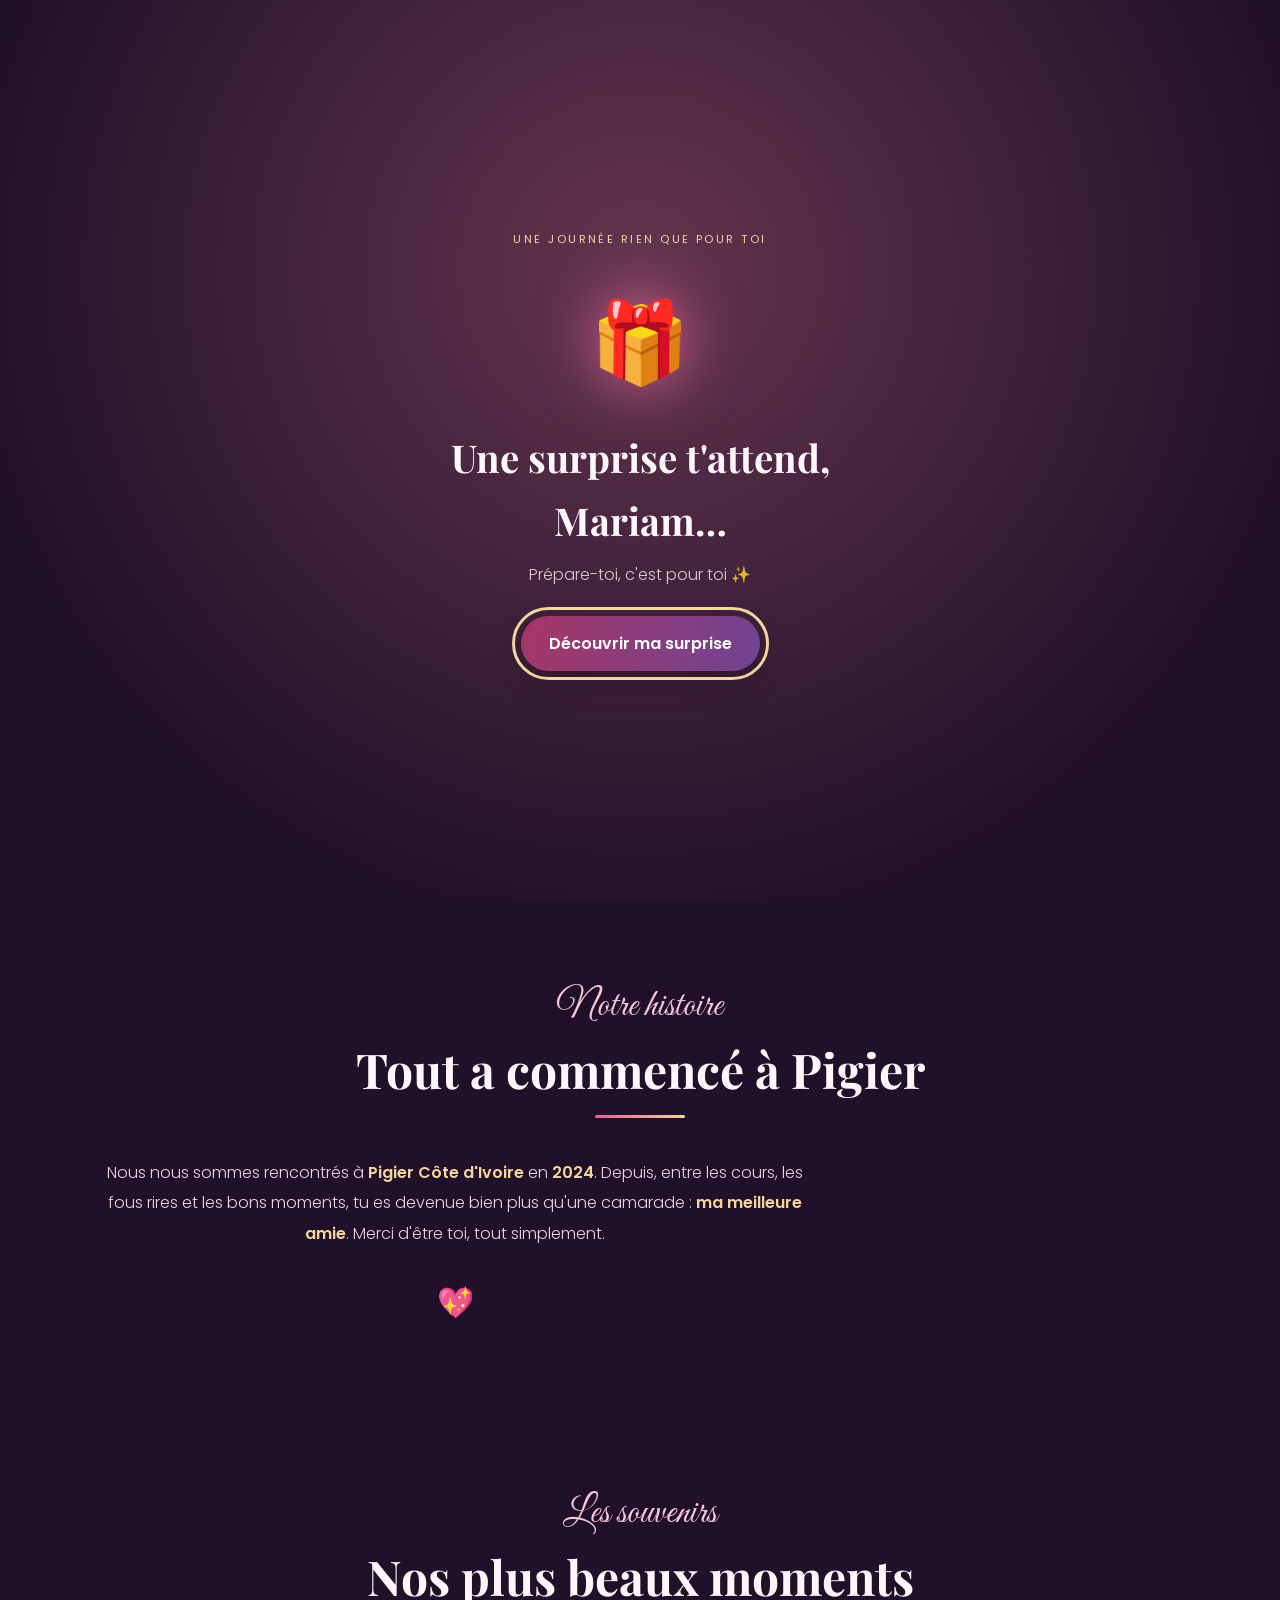
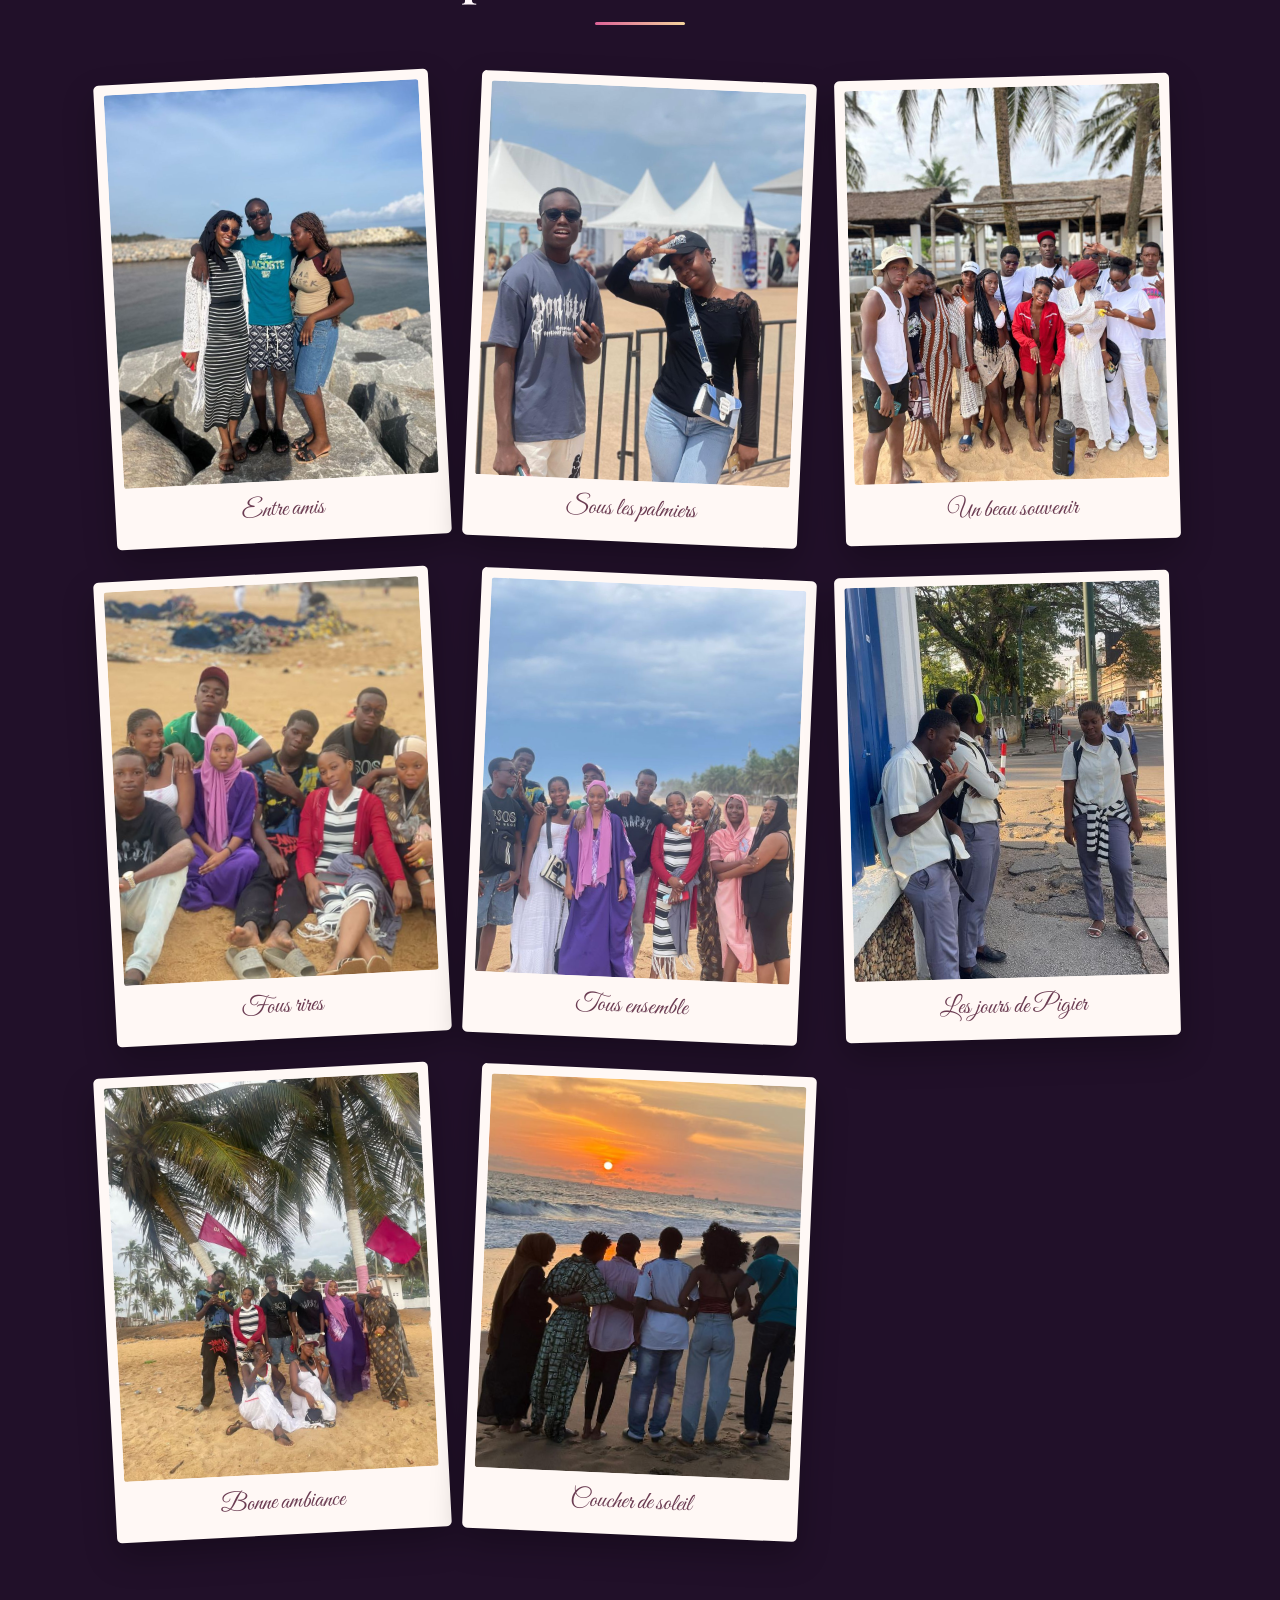
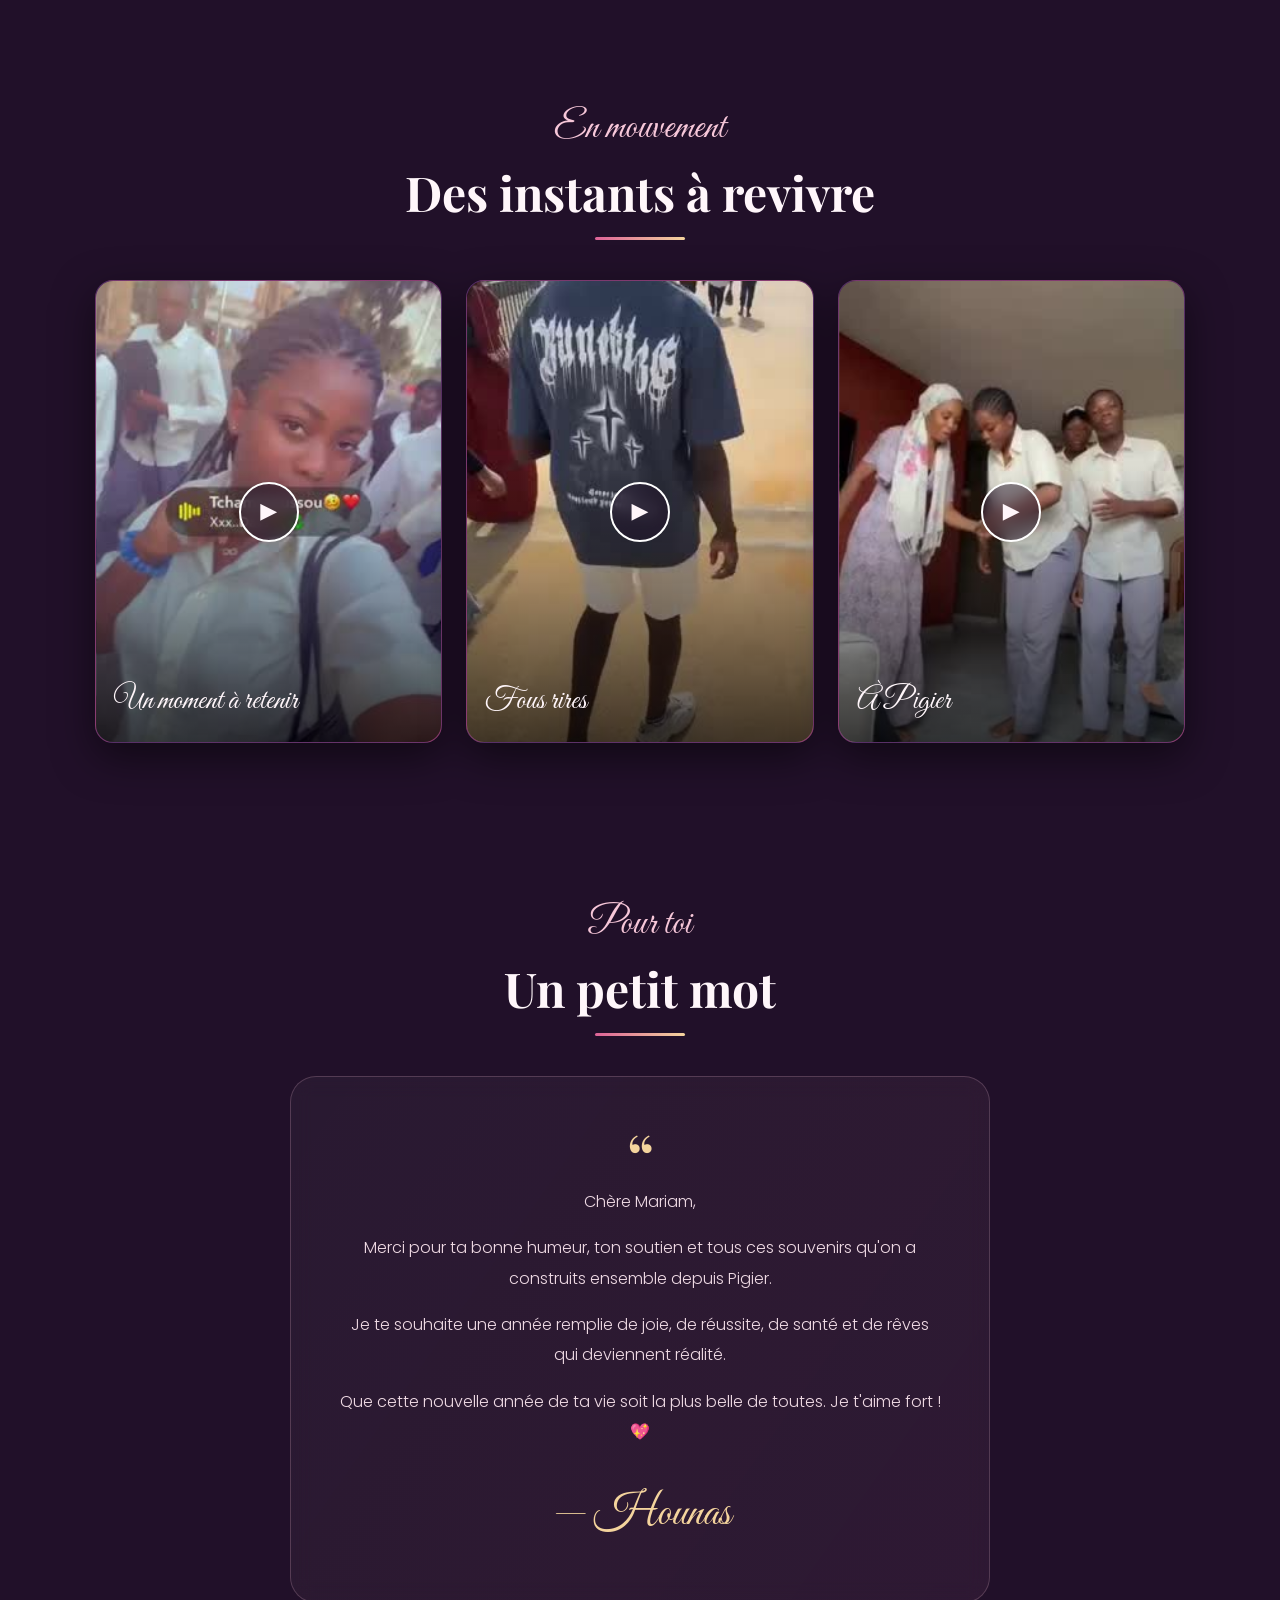
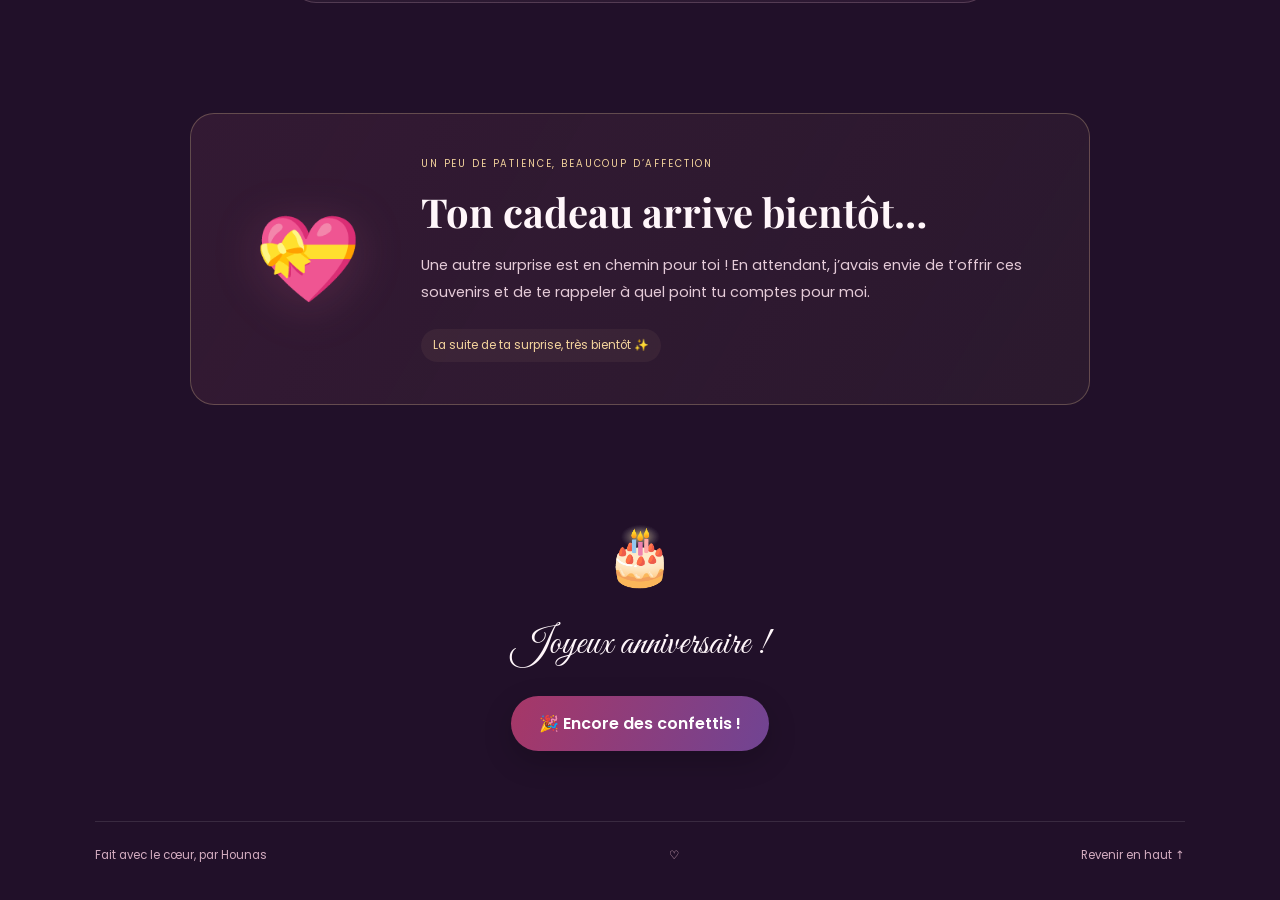
==== index.html @ 38c34c5a "Create responsive birthday surprise for Mariam" ====
<!doctype html>
<html lang="fr">
<head>
<meta charset="utf-8">
<meta name="viewport" content="width=device-width, initial-scale=1">
<meta name="theme-color" content="#211029">
<meta name="description" content="Un album de souvenirs et une petite surprise, préparés avec affection pour l’anniversaire de Mariam.">
<meta name="robots" content="noindex, nofollow">
<link rel="icon" href="favicon.svg" type="image/svg+xml">
<title>Joyeux anniversaire Mariko Mariam 🎂</title>
<link rel="preconnect" href="https://fonts.googleapis.com">
<link href="https://fonts.googleapis.com/css2?family=Great+Vibes&family=Playfair+Display:ital,wght@0,600;1,500&family=Poppins:wght@300;400;600&display=swap" rel="stylesheet">
<link rel="stylesheet" href="styles.css">
</head>
<body>
<a class="skip-link" href="#histoire-section">Aller aux souvenirs</a>

<div class="bg" aria-hidden="true"></div>
<div class="floaters" id="floaters" aria-hidden="true"></div>
<canvas id="confetti" aria-hidden="true"></canvas>

<!-- Écran d'accueil -->
<div id="intro" role="dialog" aria-modal="true" aria-labelledby="intro-title" hidden>
  <div>
    <span class="intro-kicker">UNE JOURNÉE RIEN QUE POUR TOI</span>
    <span class="gift" aria-hidden="true">🎁</span>
    <h2 id="intro-title">Une surprise t'attend, Mariam…</h2>
    <p>Prépare-toi, c'est pour toi ✨</p>
    <button class="btn" id="ouvrir">Découvrir ma surprise</button>
  </div>
</div>

<button id="musique" title="Musique" aria-label="Activer ou arrêter la musique">🎵</button>
<nav class="site-nav" aria-label="Navigation principale"><a class="brand" href="#accueil">Pour Mariam <span>♡</span></a><div><a href="#souvenirs">Souvenirs</a><a href="#message">Petit mot</a><a href="#cadeau">La surprise <span>✧</span></a></div></nav>
<main id="main-content">

<header class="hero" id="accueil">
  <div class="top">🎉 10 octobre 🎉</div>
  <h1 id="titre" aria-label="Joyeux anniversaire"></h1>
  <div class="nom script" id="nom"></div>
  <p class="sub" id="sousTitre"></p>
  <a class="hero-link" href="#souvenirs">Feuilleter nos souvenirs <span>↗</span></a>
  <span class="hero-footnote">Depuis Pigier, en 2024 · Avec toute mon affection</span>
  <a class="down" href="#histoire-section" aria-label="Découvrir notre histoire">⌄</a>
</header>

<section id="histoire-section">
  <div class="titre reveal" data-a="up"><span class="script">Notre histoire</span><h2>Tout a commencé à Pigier</h2><i></i></div>
  <div class="histoire reveal" data-a="zoom" id="histoire"></div>
</section>

<section id="souvenirs">
  <div class="titre reveal" data-a="up"><span class="script">Les souvenirs</span><h2>Nos plus beaux moments</h2><i></i></div>
  <div class="galerie" id="galerie"></div>
</section>

<section id="videos-section">
  <div class="titre reveal" data-a="up"><span class="script">En mouvement</span><h2>Des instants à revivre</h2><i></i></div>
  <div class="videos" id="videos"></div>
</section>

<section id="message">
  <div class="titre reveal" data-a="up"><span class="script">Pour toi</span><h2>Un petit mot</h2><i></i></div>
  <div class="lettre reveal" data-a="flip" id="lettre"></div>
</section>

<section id="cadeau" class="gift-section"><div class="gift-note reveal" data-a="up"><div class="gift-illustration" aria-hidden="true">💝</div><div><span class="eyebrow">UN PEU DE PATIENCE, BEAUCOUP D’AFFECTION</span><h2>Ton cadeau arrive bientôt…</h2><p>Une autre surprise est en chemin pour toi ! En attendant, j’avais envie de t’offrir ces souvenirs et de te rappeler à quel point tu comptes pour moi.</p><span class="gift-tag">La suite de ta surprise, très bientôt ✨</span></div></div></section>
<div class="fin reveal" data-a="zoom">
  <span class="gateau">🎂</span>
  <p class="script" style="font-size:2.4rem;margin:10px 0 20px">Joyeux anniversaire !</p>
  <button class="btn" id="encore">🎉 Encore des confettis !</button>
</div>

</main>
<footer class="site-footer">Fait avec le cœur, par Hounas <span aria-hidden="true">♡</span><a href="#accueil">Revenir en haut ↑</a></footer>
<noscript><style>#intro{display:none!important}.reveal{opacity:1;transform:none}</style><p class="noscript-note">Active JavaScript pour découvrir l’album et les vidéos de Mariam.</p></noscript>
<!-- Lightbox / lecteur -->
<div class="modal" id="modal" role="dialog" aria-modal="true" aria-label="Nos souvenirs" tabindex="-1">
  <button class="x" id="fermer" aria-label="Fermer le souvenir">✕</button>
  <button class="nav prev" id="prev" aria-label="Photo précédente">‹</button>
  <button class="nav next" id="next" aria-label="Photo suivante">›</button>
  <div id="contenu"></div>
  <div class="cp" id="cp" aria-live="polite"></div>
</div>

<script src="app.js" defer></script>
</body>
</html>
---- styles.css ----
:root{
  --rose:#ff4d8d; --rose2:#ff8fb8; --or:#ffc857; --violet:#7b4bff; --nuit:#1a0b2e; --creme:#fff6fa;
}
*{box-sizing:border-box;margin:0;padding:0}
html{scroll-behavior:smooth}
body{font-family:'Poppins',system-ui,sans-serif;background:var(--nuit);color:var(--creme);overflow-x:hidden}
body.locked{overflow:hidden}
h1,h2{font-family:'Playfair Display',serif}
.script{font-family:'Great Vibes',cursive}

/* ---------- fond animé ---------- */
.bg{position:fixed;inset:0;z-index:-2;background:linear-gradient(135deg,#1a0b2e,#3b0f4f,#7a1f5c,#2a0f4a);background-size:400% 400%;animation:fond 18s ease infinite}
@keyframes fond{0%{background-position:0% 50%}50%{background-position:100% 50%}100%{background-position:0% 50%}}
.floaters{position:fixed;inset:0;z-index:-1;overflow:hidden;pointer-events:none}
.floaters span{position:absolute;bottom:-60px;font-size:24px;opacity:.55;animation:monte linear infinite}
@keyframes monte{0%{transform:translateY(0) translateX(0) rotate(0)}50%{transform:translateY(-55vh) translateX(30px) rotate(20deg)}100%{transform:translateY(-120vh) translateX(-20px) rotate(-15deg)}}
#confetti{position:fixed;inset:0;z-index:50;pointer-events:none}

/* ---------- écran d'accueil ---------- */
#intro{position:fixed;inset:0;z-index:100;display:grid;place-items:center;text-align:center;padding:24px;
  background:radial-gradient(circle at 50% 40%,#5b1a6b,#1a0b2e 70%);transition:opacity 1s,transform 1s}
#intro.out{opacity:0;transform:scale(1.15);pointer-events:none}
.gift{font-size:96px;animation:gift 1.6s ease-in-out infinite;display:inline-block;filter:drop-shadow(0 0 30px var(--rose))}
@keyframes gift{0%,100%{transform:translateY(0) rotate(-6deg)}50%{transform:translateY(-18px) rotate(6deg)}}
#intro h2{font-size:clamp(1.5rem,5vw,2.4rem);margin:18px 0 8px}
#intro p{opacity:.8;margin-bottom:26px;font-weight:300}
.btn{border:0;cursor:pointer;font:600 1rem 'Poppins',sans-serif;color:#fff;padding:14px 34px;border-radius:999px;
  background:linear-gradient(90deg,var(--rose),var(--violet));box-shadow:0 0 0 0 rgba(255,77,141,.6);animation:pulse 2s infinite;transition:transform .2s}
.btn:hover{transform:scale(1.07)}
@keyframes pulse{70%{box-shadow:0 0 0 22px rgba(255,77,141,0)}100%{box-shadow:0 0 0 0 rgba(255,77,141,0)}}

/* ---------- hero ---------- */
header.hero{min-height:100vh;display:flex;flex-direction:column;align-items:center;justify-content:center;text-align:center;padding:40px 20px;position:relative}
.hero .top{font-size:clamp(1rem,3vw,1.3rem);letter-spacing:.35em;text-transform:uppercase;color:var(--or);opacity:0}
.hero h1{font-size:clamp(2.6rem,10vw,6.5rem);line-height:1.05;margin:14px 0}
.hero h1 .l{display:inline-block;opacity:0;transform:translateY(60px) rotate(8deg) scale(.5)}
body.go .hero h1 .l{animation:lettre .8s cubic-bezier(.2,1.4,.4,1) forwards}
@keyframes lettre{to{opacity:1;transform:none}}
.hero .nom{font-size:clamp(3rem,13vw,8rem);background:linear-gradient(90deg,var(--rose2),var(--or),var(--rose2));background-size:200%;
  -webkit-background-clip:text;background-clip:text;color:transparent;animation:shine 4s linear infinite;opacity:0}
@keyframes shine{to{background-position:200%}}
.hero .sub{max-width:560px;font-weight:300;opacity:0;font-size:1.05rem}
body.go .hero .top{animation:fade 1s .2s forwards}
body.go .hero .nom{animation:fade 1.2s 1.6s forwards,shine 4s linear infinite}
body.go .hero .sub{animation:fade 1s 2.2s forwards}
body.go .hero .down{animation:fade 1s 3s forwards,rebond 1.6s 3s infinite}
@keyframes fade{to{opacity:1}}
.down{position:absolute;bottom:26px;font-size:28px;opacity:0}
@keyframes rebond{50%{transform:translateY(12px)}}

/* ---------- sections ---------- */
section{padding:90px 20px;max-width:1150px;margin:auto}
.titre{text-align:center;margin-bottom:46px}
.titre h2{font-size:clamp(1.9rem,6vw,3rem)}
.titre .script{font-size:clamp(1.6rem,5vw,2.4rem);color:var(--rose2);display:block}
.titre i{display:block;width:90px;height:3px;margin:14px auto 0;border-radius:3px;background:linear-gradient(90deg,var(--rose),var(--or))}

/* révélations au scroll */
.reveal{opacity:0;transition:opacity .9s,transform .9s cubic-bezier(.2,.9,.3,1)}
.reveal[data-a=up]{transform:translateY(70px)}
.reveal[data-a=left]{transform:translateX(-90px) rotate(-6deg)}
.reveal[data-a=right]{transform:translateX(90px) rotate(6deg)}
.reveal[data-a=zoom]{transform:scale(.5)}
.reveal[data-a=flip]{transform:perspective(800px) rotateY(80deg)}
.reveal.show{opacity:1;transform:none}

/* histoire */
.histoire{max-width:720px;text-align:center;font-size:1.1rem;line-height:1.9;font-weight:300}
.histoire b{color:var(--or);font-weight:600}
.histoire .coeur{font-size:44px;display:block;margin-top:18px;animation:battre 1.2s infinite}
@keyframes battre{0%,100%{transform:scale(1)}15%{transform:scale(1.3)}30%{transform:scale(1)}45%{transform:scale(1.2)}}

/* galerie photos (polaroids) */
.galerie{columns:3 260px;column-gap:26px}
.polaroid{break-inside:avoid;margin-bottom:30px;background:#fff;color:#333;padding:12px 12px 16px;border-radius:6px;cursor:pointer;
  box-shadow:0 14px 40px rgba(0,0,0,.45);--r:0deg;transition:transform .5s cubic-bezier(.2,1.3,.4,1),box-shadow .4s}
.polaroid:nth-child(3n+1){--r:-3deg}.polaroid:nth-child(3n+2){--r:2.5deg}.polaroid:nth-child(3n){--r:-1.5deg}
.polaroid.show{transform:rotate(var(--r))}
.polaroid.show:hover{transform:rotate(0) scale(1.06) translateY(-8px);box-shadow:0 24px 60px rgba(255,77,141,.5);z-index:3;position:relative}
.polaroid .cadre{overflow:hidden;border-radius:3px;background:#eee}
.polaroid img{width:100%;display:block;transition:transform .8s}
.polaroid:hover img{transform:scale(1.12)}
.polaroid .leg{text-align:center;font-family:'Great Vibes',cursive;font-size:1.6rem;padding-top:10px}
.ph{aspect-ratio:4/5;display:grid;place-items:center;text-align:center;padding:14px;font-size:.8rem;color:#777;
  background:repeating-linear-gradient(45deg,#f6e9f0,#f6e9f0 10px,#fbf1f6 10px,#fbf1f6 20px)}
.ph b{display:block;font-size:2.2rem;margin-bottom:6px}
.polaroid:nth-child(2n) .ph{aspect-ratio:1/1}.polaroid:nth-child(5n) .ph{aspect-ratio:3/4}

/* vidéos */
.videos{display:grid;grid-template-columns:repeat(auto-fit,minmax(280px,1fr));gap:28px}
.vid{position:relative;border-radius:22px;overflow:hidden;cursor:pointer;aspect-ratio:16/10;background:linear-gradient(135deg,#3b0f4f,#7a1f5c);
  box-shadow:0 14px 40px rgba(0,0,0,.5);transition:transform .4s,box-shadow .4s}
.vid:hover{transform:translateY(-8px) scale(1.03);box-shadow:0 22px 60px rgba(123,75,255,.6)}
.vid .bgimg{position:absolute;inset:0;background-size:cover;background-position:center;transition:transform .8s}
.vid:hover .bgimg{transform:scale(1.1)}
.vid::after{content:"";position:absolute;inset:0;background:linear-gradient(transparent 40%,rgba(0,0,0,.7))}
.vid .play{position:absolute;z-index:2;top:50%;left:50%;width:76px;height:76px;margin:-38px 0 0 -38px;border-radius:50%;
  display:grid;place-items:center;font-size:30px;background:rgba(255,255,255,.2);backdrop-filter:blur(8px);border:2px solid #fff;animation:pulse2 2s infinite}
@keyframes pulse2{0%{box-shadow:0 0 0 0 rgba(255,255,255,.5)}100%{box-shadow:0 0 0 24px rgba(255,255,255,0)}}
.vid .cap{position:absolute;z-index:2;bottom:14px;left:18px;right:18px;font-family:'Great Vibes',cursive;font-size:1.7rem}
.vid .vph{position:absolute;z-index:1;top:16px;left:0;right:0;text-align:center;font-size:.75rem;opacity:.7}

/* message */
.lettre{max-width:700px;margin:auto;padding:40px 34px;border-radius:26px;background:rgba(255,255,255,.08);backdrop-filter:blur(10px);
  border:1px solid rgba(255,255,255,.2);line-height:1.9;font-weight:300;font-size:1.08rem;text-align:center}
.lettre p+p{margin-top:16px}
.signature{font-size:2.6rem;margin-top:24px;color:var(--or);display:block}
.fin{text-align:center;padding:30px 20px 90px}
.fin .btn{animation:none}
.gateau{font-size:80px;display:block;animation:gift 2s infinite}

/* lightbox & modal */
.modal{position:fixed;inset:0;z-index:90;background:rgba(10,3,20,.92);display:none;place-items:center;padding:20px}
.modal.open{display:grid;animation:fade2 .3s}
@keyframes fade2{from{opacity:0}}
.modal img,.modal video,.modal iframe{max-width:94vw;max-height:82vh;border-radius:14px;box-shadow:0 0 60px rgba(255,77,141,.5);animation:zoomIn .5s cubic-bezier(.2,1.3,.4,1)}
.modal iframe{width:min(94vw,900px);aspect-ratio:16/9;border:0}
@keyframes zoomIn{from{transform:scale(.6);opacity:0}}
.modal .x,.modal .nav{position:absolute;border:0;background:rgba(255,255,255,.15);color:#fff;font-size:26px;width:48px;height:48px;border-radius:50%;cursor:pointer}
.modal .x{top:18px;right:18px}.modal .prev{left:14px}.modal .next{right:14px}.modal .nav{top:50%;margin-top:-24px}
.modal .cp{position:absolute;bottom:22px;left:0;right:0;text-align:center;font-family:'Great Vibes',cursive;font-size:1.9rem}

#musique{position:fixed;right:16px;bottom:16px;z-index:60;width:50px;height:50px;border-radius:50%;border:0;font-size:22px;cursor:pointer;
  background:linear-gradient(135deg,var(--rose),var(--violet));color:#fff;display:none;animation:pulse 2.5s infinite}
.etincelle{position:fixed;pointer-events:none;z-index:70;font-size:16px;animation:etin .9s forwards}
@keyframes etin{to{transform:translateY(-40px) scale(0);opacity:0}}
@media (prefers-reduced-motion:reduce){*{animation-duration:.01s!important;transition-duration:.01s!important}}

/* Mise en page adaptée aux téléphones, tablettes et grands écrans. */
:root{--rose:#dd6397;--rose2:#f7c7d9;--or:#f4d49d;--violet:#9868b6;--nuit:#211029;--creme:#fff6fa}
html{scroll-padding-top:90px}body{line-height:1.65}body.modal-locked{overflow:hidden}a{color:inherit;text-decoration:none}button,a{-webkit-tap-highlight-color:transparent}button{touch-action:manipulation}button:focus-visible,a:focus-visible,[role=button]:focus-visible{outline:3px solid var(--or);outline-offset:6px}
[hidden]{display:none!important}.skip-link{position:fixed;top:-100px;left:16px;z-index:150;background:var(--creme);color:var(--nuit);padding:12px 18px;border-radius:12px}.skip-link:focus{top:14px}.bg{background:radial-gradient(ellipse at 20% 8%,#6b2c4c88,transparent 50%),radial-gradient(ellipse at 95% 40%,#63427966,transparent 50%),linear-gradient(140deg,#211029,#30182f 55%,#211029);animation:none}.floaters span{opacity:.18}.site-nav{position:absolute;top:0;left:0;right:0;max-width:1280px;margin:auto;padding:26px 40px;display:flex;align-items:center;justify-content:space-between;gap:20px;z-index:3}.brand{font-family:'Playfair Display',serif;font-size:1.3rem;white-space:nowrap}.brand span{color:var(--rose2);margin-left:5px}.site-nav>div{display:flex;gap:30px;font-size:.8rem;color:#dfc4d4}.site-nav a:hover{color:var(--or)}.site-nav>div a{padding:8px 0;min-height:44px;display:flex;align-items:center;gap:8px}
header.hero{min-height:850px;min-height:100svh;padding:135px 24px 110px;overflow:hidden}.hero:before,.hero:after{content:'✧';position:absolute;color:#f4d49d66;font-size:80px;left:9%;top:32%;pointer-events:none}.hero:after{left:auto;right:10%;top:66%;font-size:45px}.hero .top{font-size:.77rem;letter-spacing:.3em;border:1px solid #f4d49d44;border-radius:30px;padding:9px 20px}.hero h1{font-size:clamp(2rem,7.4vw,6rem);font-weight:600;line-height:1.15;margin:30px 0 0;max-width:1050px;text-wrap:balance}.hero .nom{font-size:clamp(3.8rem,10.8vw,8rem);line-height:1.35;margin:6px 0 22px}.hero .sub{font-size:1rem;line-height:1.9;color:#e5cbd8;max-width:470px}.hero-link{display:inline-flex;align-items:center;justify-content:center;gap:22px;border:1px solid #f7c7d966;border-radius:999px;padding:13px 26px;margin-top:30px;font-size:.85rem;background:#fff8; background:#ffffff08;transition:background .2s}.hero-link:hover{background:#ffffff18}.hero-footnote{font-size:.68rem;color:#d3acc0;margin-top:26px}.down{line-height:1;min-width:44px;min-height:44px}.btn{background:linear-gradient(110deg,#a73767,#704493);animation:none;box-shadow:0 10px 30px #0003;padding:15px 28px;min-height:48px}.btn:hover{transform:translateY(-2px)}
#intro{overflow-y:auto;background:radial-gradient(ellipse at 50% 30%,#64354f,#211029 75%)}#intro>div{max-width:520px;margin:auto;padding:30px 0}.intro-kicker{display:block;letter-spacing:.22em;font-size:.7rem;color:var(--or);margin-bottom:28px}#intro p{line-height:1.8}.gift{font-size:80px}.titre{margin-bottom:40px}.titre .script{color:var(--rose2)}.titre h2{line-height:1.3}.histoire{color:#ead6e0;font-size:1rem}.histoire .coeur{font-size:30px;margin-top:26px}section{padding:75px 30px;scroll-margin-top:25px}.galerie{columns:auto;display:grid;grid-template-columns:repeat(3,minmax(0,1fr));gap:32px;align-items:start;padding:12px 10px}.polaroid{margin:0;padding:10px 10px 14px;border-radius:5px;background:#fff8f5;min-width:0;box-shadow:0 14px 32px #0004}.polaroid img{aspect-ratio:4/5;object-fit:cover;object-position:center}.polaroid .leg{font-size:1.55rem;line-height:1.4;padding-top:12px;color:#6b3c52}.videos{grid-template-columns:repeat(3,minmax(0,1fr));gap:24px}.vid{border:1px solid #ffffff22;border-radius:18px;aspect-ratio:3/4}.vid .play{width:60px;height:60px;margin:-30px 0 0 -30px;font-size:22px;animation:none;background:#21102970}.vid .cap{font-size:1.9rem;line-height:1.25;bottom:22px}.lettre{background:linear-gradient(125deg,#ffffff0a,#e597bc12);border-color:#f7c7d933;padding:45px 48px;font-size:1rem;color:#efdae4;position:relative}.lettre:before{content:'“';display:block;font-family:'Playfair Display',serif;font-size:70px;color:var(--or);height:65px;line-height:1}.signature{font-size:2.8rem}.gift-section{padding-top:35px}.gift-note{display:grid;grid-template-columns:150px 1fr;align-items:center;gap:38px;max-width:900px;margin:auto;padding:42px;background:linear-gradient(120deg,#8d4a662b,#f4d49d0c);border:1px solid #f4d49d44;border-radius:24px}.gift-illustration{font-size:85px;text-align:center;filter:drop-shadow(0 8px 24px #dd639733)}.eyebrow{font-size:.61rem;letter-spacing:.19em;color:var(--or);display:block;margin-bottom:14px}.gift-note h2{font-size:clamp(1.8rem,4vw,2.5rem);line-height:1.3;margin-bottom:14px}.gift-note p{color:#e5cbd8;font-size:.9rem;line-height:1.9}.gift-tag{display:inline-block;font-size:.74rem;margin-top:22px;color:var(--or);padding:7px 12px;background:#f4d49d0e;border-radius:20px}.fin{padding-bottom:70px}.gateau{font-size:56px}.site-footer{max-width:1090px;margin:auto;border-top:1px solid #ffffff1c;padding:24px 0 35px;display:flex;justify-content:space-between;font-size:.72rem;color:#d3acc0}.site-footer>span{color:var(--rose2)}.modal{padding:76px 72px 88px;backdrop-filter:blur(12px)}#contenu{display:flex;align-items:center;justify-content:center;min-width:0;width:100%;max-height:100%}.modal img,.modal video{display:block;max-width:100%;max-height:calc(100svh - 175px);object-fit:contain;border-radius:8px}.modal .cp{font-size:1.6rem;padding:0 22px;line-height:1.25;bottom:24px}.modal .x{top:16px;right:16px}.modal .nav{background:#ffffff22}.noscript-note{text-align:center;padding:24px}.reveal[data-a=left],.reveal[data-a=right]{transform:translateY(40px)}.reveal.show{transform:none}.polaroid.show{transform:rotate(var(--r))}
@media(min-width:1600px){header.hero{min-height:900px}}
@media(max-width:800px){.site-nav{padding:20px 25px}.site-nav>div{gap:18px}.galerie{grid-template-columns:repeat(2,minmax(0,1fr));gap:28px}.videos{grid-template-columns:repeat(2,minmax(0,1fr))}.videos .vid:last-child{grid-column:1/-1;width:calc(50% - 12px);justify-self:center}.gift-note{grid-template-columns:95px 1fr;gap:24px;padding:30px}.gift-illustration{font-size:65px}.site-footer{margin:0 30px}.hero:before{left:3%;font-size:45px}.hero:after{right:5%;font-size:30px}}
@media(max-width:540px){html{scroll-padding-top:30px}.site-nav{padding:16px 20px;align-items:flex-start;gap:12px}.brand{font-size:1.08rem;padding-top:8px}.site-nav>div{gap:15px;font-size:.65rem}.site-nav>div a:first-child{display:none}header.hero{padding:115px 20px 85px;min-height:100svh}.hero .top{font-size:.63rem;letter-spacing:.2em}.hero h1{font-size:clamp(1.8rem,8.5vw,2.85rem);margin-top:25px}.hero .nom{font-size:clamp(3.2rem,14vw,4.6rem);margin:10px 0 20px}.hero .sub{font-size:.9rem;max-width:340px}.hero-footnote{font-size:.6rem}.hero-link{font-size:.8rem;padding:12px 22px;margin-top:25px}.hero:before,.hero:after{display:none}section{padding:55px 22px}.titre{margin-bottom:28px}.titre h2{font-size:1.8rem}.histoire{font-size:.92rem}.galerie{gap:23px 16px;padding:8px 3px}.polaroid{padding:6px 6px 9px}.polaroid .leg{font-size:1.18rem;padding-top:8px}.polaroid.show{transform:rotate(calc(var(--r)*.6))}.videos{gap:14px}.videos .vid:last-child{width:calc(50% - 7px)}.vid{border-radius:12px}.vid .play{width:46px;height:46px;margin:-23px 0 0 -23px;font-size:17px}.vid .cap{font-size:1.4rem;left:12px;right:10px;bottom:15px}.lettre{padding:25px 22px;font-size:.93rem;border-radius:20px}.gift-note{display:block;text-align:center;padding:28px 22px;border-radius:20px}.gift-illustration{font-size:60px;margin-bottom:18px}.eyebrow{font-size:.56rem;letter-spacing:.12em}.gift-note h2{font-size:1.9rem}.gift-note p{font-size:.87rem}.gift-tag{font-size:.68rem}.site-footer{margin:0 22px;gap:16px;flex-wrap:wrap}.modal{padding:74px 16px 120px}.modal img,.modal video{max-height:calc(100svh - 210px)}.modal .nav{top:auto;bottom:18px;margin:0}.modal .prev{left:calc(50% - 58px)}.modal .next{right:calc(50% - 58px)}.modal .cp{bottom:79px}.gift{font-size:70px}#intro{padding:22px}.intro-kicker{font-size:.59rem}#intro h2{line-height:1.4}.signature{font-size:2.4rem}}
@media(max-width:360px){.galerie{grid-template-columns:1fr;gap:25px;padding:8px 15px}.videos{grid-template-columns:1fr}.videos .vid:last-child{grid-column:auto;width:100%}.vid{aspect-ratio:4/3}.hero h1{font-size:8.3vw}.site-nav>div{gap:10px}}
@media(hover:none){.polaroid.show:hover{transform:rotate(calc(var(--r)*.6))}.polaroid:hover img{transform:none}.vid:hover{transform:none}}
@media(prefers-reduced-motion:reduce){html{scroll-behavior:auto}.floaters,#confetti,.etincelle{display:none}.hero .top,.hero .nom,.hero .sub,.hero .down,.hero h1 .l{opacity:1;transform:none}.reveal{opacity:1;transform:none}.gift,.gateau,.coeur{animation:none!important}}
@media(max-height:560px) and (orientation:landscape){header.hero{min-height:650px}#intro>div{padding:12px 0}.gift{font-size:44px}.intro-kicker{margin-bottom:8px}#intro h2{margin:8px 0}#intro p{margin-bottom:14px}}

.histoire .coeur{width:max-content;margin:26px auto 0}.btn{max-width:100%;white-space:normal}.floaters{contain:strict}

.polaroid img{height:auto;aspect-ratio:4/5;object-fit:cover}
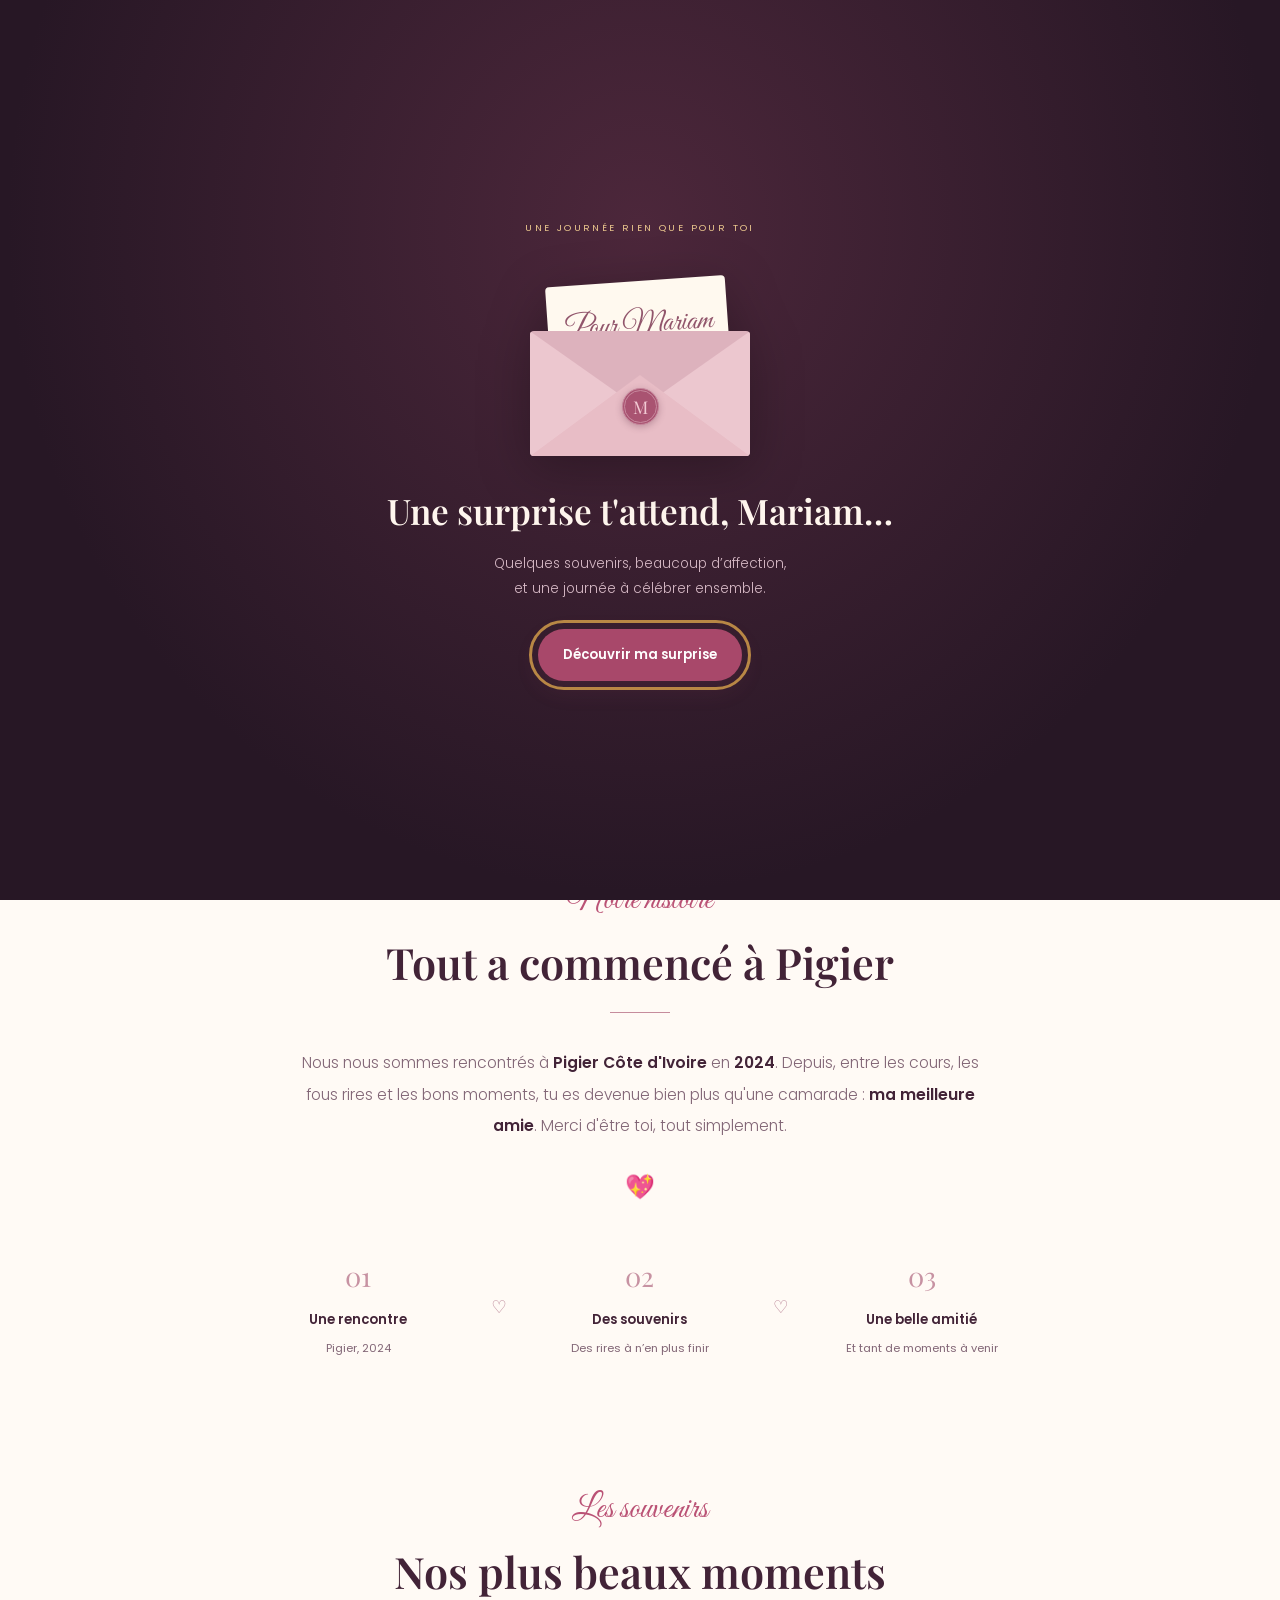
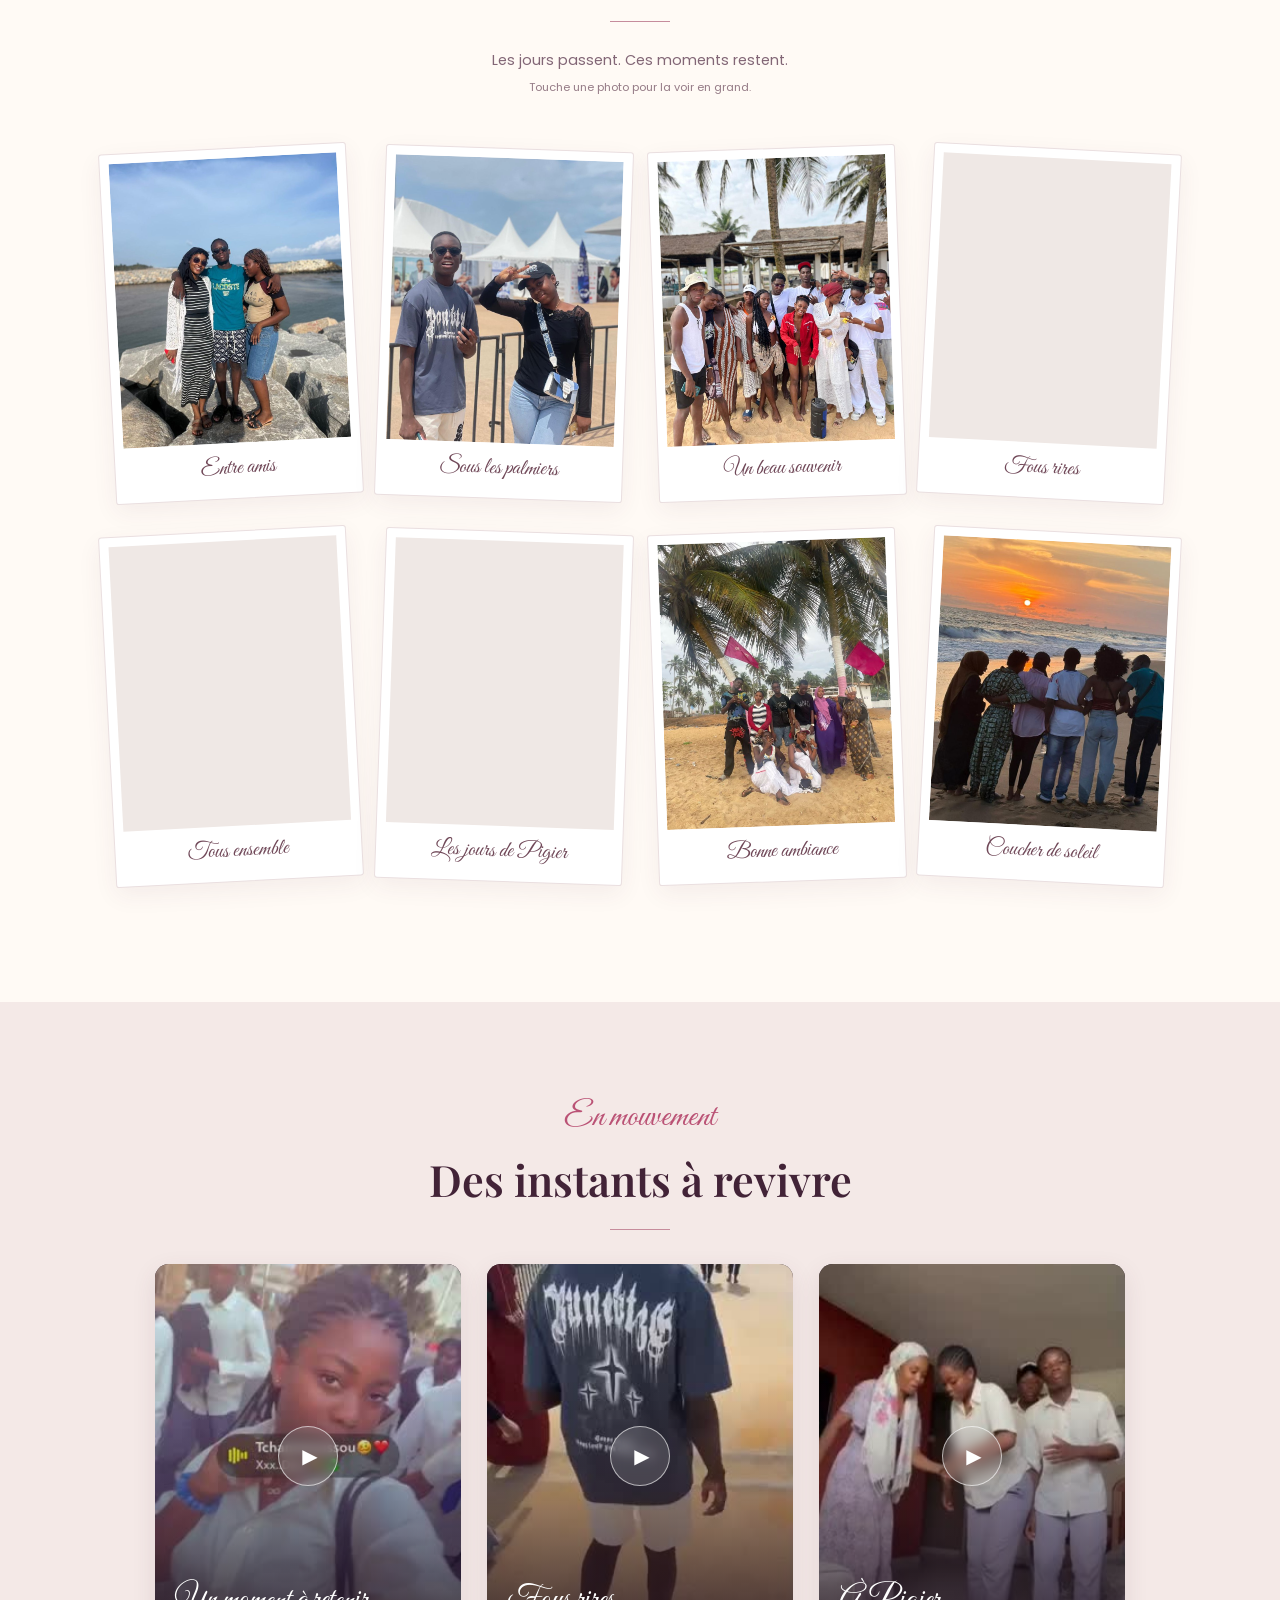
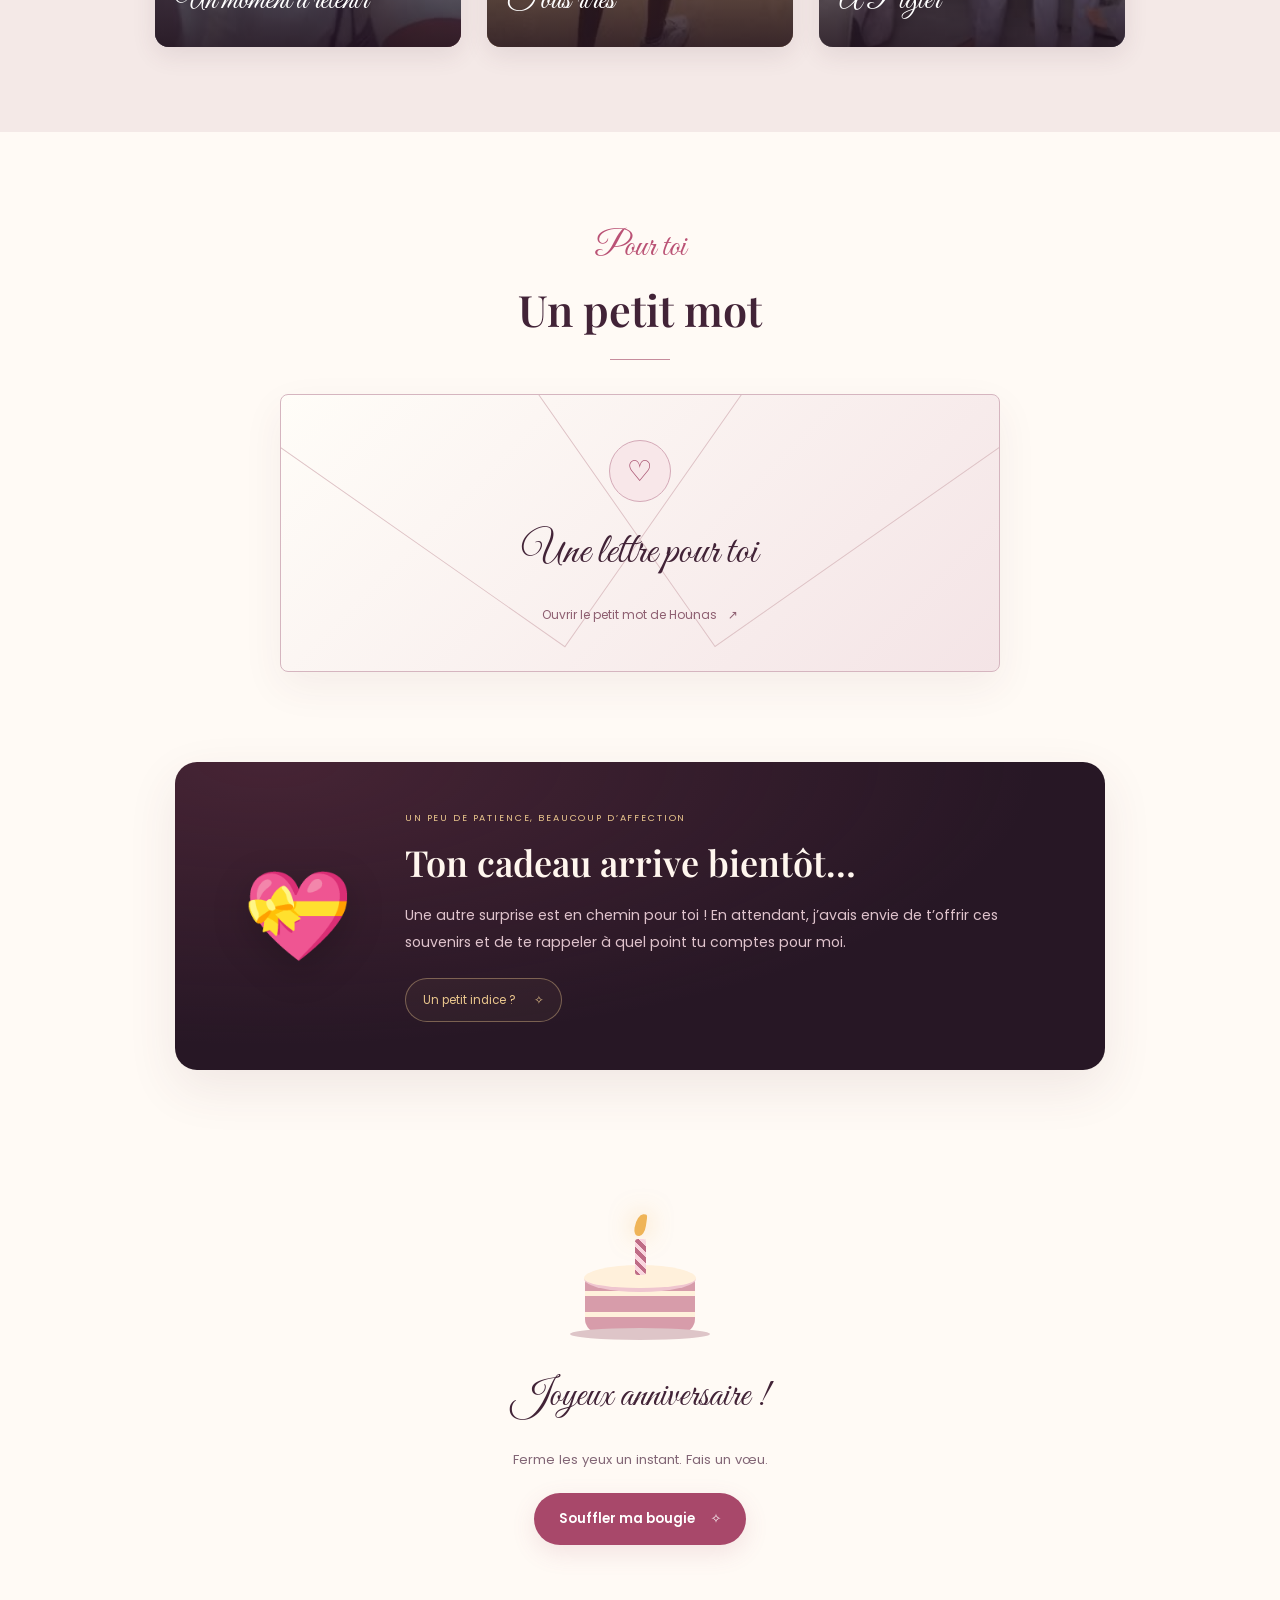
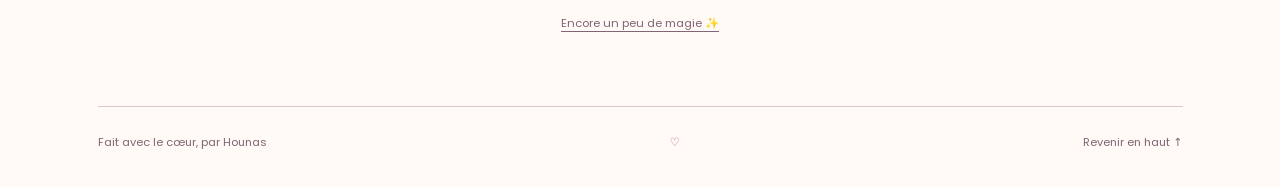
==== commit ff23517b: "Refine birthday album with personal cover and interactive surprises" ====
--- a/index.html
+++ b/index.html
@@ -10,7 +10,7 @@
 <title>Joyeux anniversaire Mariko Mariam 🎂</title>
 <link rel="preconnect" href="https://fonts.googleapis.com">
 <link href="https://fonts.googleapis.com/css2?family=Great+Vibes&family=Playfair+Display:ital,wght@0,600;1,500&family=Poppins:wght@300;400;600&display=swap" rel="stylesheet">
-<link rel="stylesheet" href="styles.css">
+<link rel="stylesheet" href="styles.css?v=2">
 </head>
 <body>
 <a class="skip-link" href="#histoire-section">Aller aux souvenirs</a>
@@ -18,14 +18,15 @@
 <div class="bg" aria-hidden="true"></div>
 <div class="floaters" id="floaters" aria-hidden="true"></div>
 <canvas id="confetti" aria-hidden="true"></canvas>
+<div class="reading-progress" aria-hidden="true"><span id="progress-bar"></span></div>
 
 <!-- Écran d'accueil -->
 <div id="intro" role="dialog" aria-modal="true" aria-labelledby="intro-title" hidden>
   <div>
     <span class="intro-kicker">UNE JOURNÉE RIEN QUE POUR TOI</span>
-    <span class="gift" aria-hidden="true">🎁</span>
+    <div class="envelope-art" aria-hidden="true"><div class="envelope-letter">Pour Mariam<span>avec le cœur ♡</span></div><div class="envelope-front"></div><span class="envelope-seal">M</span></div>
     <h2 id="intro-title">Une surprise t'attend, Mariam…</h2>
-    <p>Prépare-toi, c'est pour toi ✨</p>
+    <p>Quelques souvenirs, beaucoup d’affection,<br>et une journée à célébrer ensemble.</p>
     <button class="btn" id="ouvrir">Découvrir ma surprise</button>
   </div>
 </div>
@@ -35,23 +36,19 @@
 <main id="main-content">
 
 <header class="hero" id="accueil">
-  <div class="top">🎉 10 octobre 🎉</div>
-  <h1 id="titre" aria-label="Joyeux anniversaire"></h1>
-  <div class="nom script" id="nom"></div>
-  <p class="sub" id="sousTitre"></p>
-  <a class="hero-link" href="#souvenirs">Feuilleter nos souvenirs <span>↗</span></a>
-  <span class="hero-footnote">Depuis Pigier, en 2024 · Avec toute mon affection</span>
-  <a class="down" href="#histoire-section" aria-label="Découvrir notre histoire">⌄</a>
+ <div class="hero-copy"><div class="top">10 OCTOBRE · TA JOURNÉE</div><h1 id="titre" aria-label="Joyeux anniversaire"></h1><div class="nom script" id="nom"></div><p class="sub" id="sousTitre"></p><a class="hero-link" href="#souvenirs">Ouvrir notre album <span>↗</span></a><span class="hero-footnote">Un petit bout de notre histoire, rien que pour toi.</span></div>
+ <div class="hero-album" aria-label="La couverture de notre album"><span class="album-star" aria-hidden="true">✧</span><figure class="cover-photo cover-back"><img src="assets/souvenir-08.jpg" width="1100" height="825" alt="Un coucher de soleil entre amis" fetchpriority="high"><figcaption>Les moments qu’on garde ♡</figcaption></figure><figure class="cover-photo cover-front"><img src="assets/souvenir-01.jpg" width="825" height="1100" alt="Notre souvenir entre amis" fetchpriority="high"><figcaption>Toi, moi &amp; nos souvenirs</figcaption></figure><span class="album-sticker">Depuis<br><strong>2024</strong><span>♡</span></span><span class="album-handwriting script">Pour ma meilleure amie</span></div>
+ <a class="down" href="#histoire-section" aria-label="Découvrir notre histoire">↓</a>
 </header>
 
 <section id="histoire-section">
   <div class="titre reveal" data-a="up"><span class="script">Notre histoire</span><h2>Tout a commencé à Pigier</h2><i></i></div>
-  <div class="histoire reveal" data-a="zoom" id="histoire"></div>
+  <div class="histoire reveal" data-a="up" id="histoire"></div><div class="story-milestones reveal" data-a="up"><div><span>01</span><strong>Une rencontre</strong><p>Pigier, 2024</p></div><i aria-hidden="true">♡</i><div><span>02</span><strong>Des souvenirs</strong><p>Des rires à n’en plus finir</p></div><i aria-hidden="true">♡</i><div><span>03</span><strong>Une belle amitié</strong><p>Et tant de moments à venir</p></div></div>
 </section>
 
 <section id="souvenirs">
   <div class="titre reveal" data-a="up"><span class="script">Les souvenirs</span><h2>Nos plus beaux moments</h2><i></i></div>
-  <div class="galerie" id="galerie"></div>
+  <p class="section-intro">Les jours passent. Ces moments restent.<br><span>Touche une photo pour la voir en grand.</span></p><div class="galerie" id="galerie"></div>
 </section>
 
 <section id="videos-section">
@@ -61,14 +58,14 @@
 
 <section id="message">
   <div class="titre reveal" data-a="up"><span class="script">Pour toi</span><h2>Un petit mot</h2><i></i></div>
-  <div class="lettre reveal" data-a="flip" id="lettre"></div>
+  <div class="letter-wrap reveal" data-a="up"><button class="letter-open" id="ouvrir-lettre" aria-expanded="false" aria-controls="lettre"><span class="letter-icon" aria-hidden="true">♡</span><span class="script">Une lettre pour toi</span><span class="letter-prompt">Ouvrir le petit mot de Hounas <span aria-hidden="true">↗</span></span></button><div class="lettre" id="lettre" hidden></div></div>
 </section>
 
-<section id="cadeau" class="gift-section"><div class="gift-note reveal" data-a="up"><div class="gift-illustration" aria-hidden="true">💝</div><div><span class="eyebrow">UN PEU DE PATIENCE, BEAUCOUP D’AFFECTION</span><h2>Ton cadeau arrive bientôt…</h2><p>Une autre surprise est en chemin pour toi ! En attendant, j’avais envie de t’offrir ces souvenirs et de te rappeler à quel point tu comptes pour moi.</p><span class="gift-tag">La suite de ta surprise, très bientôt ✨</span></div></div></section>
+<section id="cadeau" class="gift-section"><div class="gift-note reveal" data-a="up"><div class="gift-illustration" aria-hidden="true">💝</div><div><span class="eyebrow">UN PEU DE PATIENCE, BEAUCOUP D’AFFECTION</span><h2>Ton cadeau arrive bientôt…</h2><p>Une autre surprise est en chemin pour toi ! En attendant, j’avais envie de t’offrir ces souvenirs et de te rappeler à quel point tu comptes pour moi.</p><button class="gift-tag" id="indice" aria-expanded="false" aria-controls="gift-secret">Un petit indice ? <span aria-hidden="true">✧</span></button><p class="gift-secret" id="gift-secret" hidden>Le plus important, c’est qu’il est pour toi. Le reste… je garde encore un peu la surprise ! ♡</p></div></div></section>
 <div class="fin reveal" data-a="zoom">
-  <span class="gateau">🎂</span>
+  <div class="wish-cake" aria-hidden="true"><span class="candle-flame" id="flame"></span><span class="candle"></span><span class="cake-top"></span><span class="cake-base"></span><span class="cake-plate"></span></div>
   <p class="script" style="font-size:2.4rem;margin:10px 0 20px">Joyeux anniversaire !</p>
-  <button class="btn" id="encore">🎉 Encore des confettis !</button>
+  <p class="wish-instruction">Ferme les yeux un instant. Fais un vœu.</p><button class="btn" id="voeu" aria-describedby="wish-result">Souffler ma bougie <span aria-hidden="true">✧</span></button><p class="wish-result" id="wish-result" aria-live="polite"></p><button class="confetti-again" id="encore">Encore un peu de magie ✨</button>
 </div>
 
 </main>
@@ -80,9 +77,9 @@
   <button class="nav prev" id="prev" aria-label="Photo précédente">‹</button>
   <button class="nav next" id="next" aria-label="Photo suivante">›</button>
   <div id="contenu"></div>
-  <div class="cp" id="cp" aria-live="polite"></div>
+  <div class="cp" id="cp" aria-live="polite"></div><span class="photo-counter" id="photo-counter"></span>
 </div>
 
-<script src="app.js" defer></script>
+<script src="app.js?v=2" defer></script>
 </body>
 </html>
--- a/styles.css
+++ b/styles.css
@@ -1,146 +1,31 @@
+:root{--ink:#422337;--muted:#826676;--paper:#fffaf5;--rose:#ba5275;--blush:#eed7dc;--gold:#eac68d;--night:#271725;--serif:'Playfair Display',Georgia,serif;--sans:'Poppins',system-ui,sans-serif}
+*{box-sizing:border-box;margin:0;padding:0}html{scroll-behavior:smooth;scroll-padding-top:35px}body{font-family:var(--sans);background:var(--paper);color:var(--ink);line-height:1.8;overflow-x:hidden}body.locked,body.modal-locked{overflow:hidden}[hidden]{display:none!important}h1,h2{font-family:var(--serif);font-weight:600;line-height:1.25}a{color:inherit;text-decoration:none}button{font:inherit;cursor:pointer;touch-action:manipulation}a,button,[role=button]{-webkit-tap-highlight-color:transparent}button:focus-visible,a:focus-visible,[role=button]:focus-visible{outline:3px solid #b88745;outline-offset:6px}button:disabled{cursor:default}.script{font-family:'Great Vibes',cursive;font-weight:400}.skip-link{position:fixed;left:15px;top:-100px;z-index:150;background:var(--paper);padding:12px 18px;border-radius:12px}.skip-link:focus{top:15px}
+.bg{position:absolute;inset:0 0 auto;height:1000px;background:radial-gradient(ellipse at 20% 10%,#7d394b66,transparent 65%),radial-gradient(ellipse at 100% 65%,#68485344,transparent 60%),var(--night);z-index:-2}.floaters{position:absolute;inset:0 0 auto;height:900px;overflow:hidden;pointer-events:none;z-index:-1;contain:strict}.floaters span{position:absolute;bottom:-60px;color:var(--gold);opacity:.28;animation:monte linear infinite}@keyframes monte{to{transform:translateY(-1100px) rotate(30deg)}}#confetti{position:fixed;inset:0;pointer-events:none;z-index:110}.reading-progress{position:fixed;inset:0 0 auto;height:3px;z-index:120;pointer-events:none}.reading-progress span{display:block;height:100%;background:var(--rose);transform:scaleX(0);transform-origin:left}
+.site-nav{position:absolute;left:0;right:0;top:0;max-width:1240px;margin:auto;padding:27px 45px;display:flex;align-items:center;justify-content:space-between;gap:18px;color:#fff5ed;z-index:4}.brand{font-family:var(--serif);font-size:1.25rem;white-space:nowrap}.brand span{color:var(--gold);margin-left:8px}.site-nav>div{display:flex;gap:28px;font-size:.75rem;color:#e6cbd4}.site-nav>div a{display:flex;gap:8px;align-items:center;min-height:44px}.site-nav a:hover{color:var(--gold)}
+header.hero{position:relative;display:grid;grid-template-columns:1.08fr 1fr;align-items:center;gap:25px;min-height:800px;max-width:1240px;margin:auto;padding:145px 55px 115px;color:#fff6ee}.hero-copy{position:relative;z-index:2}.hero .top{font-size:.65rem;letter-spacing:.25em;color:var(--gold);display:flex;align-items:center;gap:16px}.hero .top:before{content:'';width:30px;height:1px;background:var(--gold)}.hero h1{font-size:clamp(2.6rem,4.7vw,4.3rem);line-height:1.16;margin:26px 0 0}.hero h1>span{display:block!important}.hero h1 .l{opacity:0;display:inline-block;transform:translateY(30px)}body.go .hero h1 .l{animation:lettre .7s ease forwards}@keyframes lettre{to{opacity:1;transform:none}}.hero .nom{font-size:clamp(3.3rem,5.4vw,5rem);line-height:1.35;color:#edb5c5;margin:12px 0 16px}.hero .sub{font-weight:300;max-width:360px;color:#e4cdd5;font-size:.91rem;line-height:1.95}.hero-link{display:inline-flex;align-items:center;gap:24px;border:1px solid #d8b6bc80;border-radius:100px;padding:13px 24px;margin-top:28px;font-size:.8rem;background:#ffffff07;transition:background .2s,transform .2s}.hero-link:hover{background:#ffffff15;transform:translateY(-2px)}.hero-footnote{display:block;color:#bf9ba9;font-size:.64rem;margin-top:19px}.hero .down{position:absolute;bottom:35px;left:calc(50% - 22px);display:grid;place-items:center;width:44px;height:44px;border:1px solid #d8b6bc40;border-radius:50%;color:var(--gold)}
+.hero-album{position:relative;height:490px;width:100%;max-width:510px;margin-left:auto}.cover-photo{position:absolute;padding:12px 12px 18px;background:#fffaf2;color:#653d4b;box-shadow:0 18px 55px #0005;width:64%;border-radius:3px}.cover-photo img{display:block;width:100%;height:auto;aspect-ratio:4/5;object-fit:cover}.cover-photo figcaption{font-family:'Great Vibes',cursive;font-size:1.6rem;line-height:1.35;text-align:center;padding-top:12px}.cover-back{right:3%;top:18px;transform:rotate(12deg)}.cover-front{left:1%;top:105px;transform:rotate(-9deg);z-index:1}.album-sticker{position:absolute;right:0;bottom:29px;z-index:2;display:flex;flex-direction:column;align-items:center;justify-content:center;width:92px;height:92px;background:var(--gold);color:#573338;border-radius:50%;transform:rotate(14deg);font-size:.6rem;line-height:1.6;box-shadow:0 5px 20px #0002}.album-sticker strong{font-family:var(--serif);font-size:1.35rem}.album-sticker>span{font-size:1rem}.album-star{position:absolute;left:2%;top:-5px;font-size:75px;color:var(--gold);line-height:1}.album-handwriting{position:absolute;bottom:-28px;left:0;right:0;text-align:center;font-size:1.85rem;color:#edc9d1;transform:rotate(-5deg)}
+section{position:relative;padding:85px 32px;max-width:1150px;margin:auto;scroll-margin-top:25px}.titre{text-align:center;margin-bottom:34px}.titre .script{display:block;color:var(--rose);font-size:2.1rem;margin-bottom:5px}.titre h2{font-size:clamp(1.85rem,3.4vw,2.7rem)}.titre i{display:block;height:1px;width:60px;background:#c68c9c;margin:23px auto 0}.section-intro{color:var(--muted);text-align:center;font-size:.9rem;margin:-8px 0 38px}.section-intro span{font-size:.7rem;color:#967c87}.reveal{opacity:0;transform:translateY(25px);transition:opacity .75s,transform .75s}.reveal.show{opacity:1;transform:none}
+#histoire-section{max-width:none;background:var(--paper);border-radius:38px 38px 0 0;margin-top:-30px;padding-top:75px}.histoire{max-width:680px;margin:auto;text-align:center;font-size:.97rem;line-height:2;color:var(--muted);font-weight:300}.histoire b{color:var(--ink);font-weight:600}.histoire .coeur{display:block;width:max-content;font-size:24px;margin:22px auto 0}.story-milestones{max-width:770px;display:grid;grid-template-columns:1fr 35px 1fr 35px 1fr;align-items:center;gap:20px;margin:46px auto 0;text-align:center}.story-milestones div>span{display:block;color:#c792a2;font-family:var(--serif);font-size:1.7rem;line-height:1.4;margin-bottom:10px}.story-milestones strong{font-weight:600;font-size:.82rem}.story-milestones p{font-size:.7rem;color:var(--muted);margin-top:5px}.story-milestones i{font-style:normal;color:#b78093;font-size:1.1rem}
+#souvenirs{padding-top:35px}.galerie{display:grid;grid-template-columns:repeat(4,minmax(0,1fr));gap:32px 25px;align-items:start;padding:10px}.polaroid{position:relative;min-width:0;background:#fff;padding:9px 9px 14px;border:1px solid #eadfe0;box-shadow:0 8px 25px #5c334511;border-radius:3px;cursor:pointer;--r:0deg;transition:transform .5s,box-shadow .3s,opacity .75s}.polaroid:nth-child(4n+1){--r:-3deg}.polaroid:nth-child(4n+2){--r:2deg}.polaroid:nth-child(4n+3){--r:-2deg}.polaroid:nth-child(4n){--r:3deg}.polaroid.show{transform:rotate(var(--r))}.polaroid.show:hover{transform:translateY(-7px) rotate(0);box-shadow:0 16px 35px #5c334522;z-index:2}.polaroid .cadre{overflow:hidden;background:#efe8e5}.polaroid img{width:100%;height:auto;aspect-ratio:4/5;object-fit:cover;display:block;transition:transform .5s}.polaroid:hover img{transform:scale(1.035)}.polaroid .leg{font-family:'Great Vibes',cursive;text-align:center;font-size:1.4rem;padding-top:10px;line-height:1.4;color:#704858}
+#videos-section{max-width:none;background:#f4e9e7;margin:25px 0 0}.videos{display:grid;grid-template-columns:repeat(3,minmax(0,1fr));gap:26px;max-width:970px;margin:auto}.vid{position:relative;border-radius:14px;overflow:hidden;aspect-ratio:4/5;cursor:pointer;background:var(--night);box-shadow:0 8px 25px #5c33451c;transition:transform .3s}.vid:hover{transform:translateY(-5px)}.vid .bgimg{position:absolute;inset:0;background-size:cover;background-position:center;transition:transform .6s}.vid:hover .bgimg{transform:scale(1.04)}.vid:after{content:'';position:absolute;inset:0;background:linear-gradient(transparent 30%,#21121ddd)}.vid .play{position:absolute;top:50%;left:50%;transform:translate(-50%,-50%);width:60px;height:60px;border:1px solid #fff9;border-radius:50%;display:grid;place-items:center;background:#ffffff25;backdrop-filter:blur(6px);color:white;font-size:20px;z-index:2;padding-left:4px}.vid .cap{position:absolute;bottom:23px;left:20px;right:15px;color:white;z-index:2;font-family:'Great Vibes',cursive;font-size:2rem;line-height:1.4}
+.letter-wrap{max-width:720px;margin:auto}.letter-open{width:100%;display:flex;align-items:center;flex-direction:column;gap:12px;padding:45px 30px;border:1px solid #d5b5bf;color:var(--ink);background:linear-gradient(135deg,#fffdf8,#f4e4e6);border-radius:8px;box-shadow:0 15px 40px #5c334510;position:relative;overflow:hidden;transition:transform .3s}.letter-open:before,.letter-open:after{content:'';position:absolute;top:-80%;width:70%;height:130%;border:1px solid #dfc4c7;transform:rotate(35deg);pointer-events:none}.letter-open:before{left:-10%}.letter-open:after{right:-10%;transform:rotate(-35deg)}.letter-open:hover{transform:translateY(-3px)}.letter-icon{font-size:1.8rem;color:#a85270;background:#f8e7e9;border:1px solid #d4a9b7;width:62px;height:62px;border-radius:50%;line-height:60px;z-index:1}.letter-open>.script{font-size:2.7rem;z-index:1}.letter-prompt{font-size:.75rem;color:#8e5f71;z-index:1}.letter-prompt>span{margin-left:8px}.lettre{position:relative;border:1px solid #dec9bf;max-width:700px;margin:auto;padding:48px 60px;text-align:left;font-size:.96rem;line-height:2;font-weight:300;background:repeating-linear-gradient(#fffdf7,#fffdf7 31px,#ecd9c51c 32px);box-shadow:0 18px 50px #5c33450e;border-radius:4px;animation:paper-in .65s ease}.lettre:before{content:'POUR MARIAM · AVEC AFFECTION';display:block;color:#aa6c82;letter-spacing:.2em;font-size:.6rem;margin-bottom:26px}.lettre p+p{margin-top:20px}.lettre p:first-of-type{font-family:var(--serif);font-size:1.35rem;font-weight:600}.signature{display:block;font-size:2.7rem;margin-top:28px;text-align:right;color:#a75a74}@keyframes paper-in{from{opacity:0;transform:translateY(15px)}to{opacity:1;transform:none}}
+.gift-section{padding-top:5px}.gift-note{display:grid;grid-template-columns:150px 1fr;align-items:center;gap:32px;padding:48px;max-width:930px;margin:auto;background:radial-gradient(ellipse at 10% 0,#8a405650,transparent 65%),var(--night);border-radius:22px;color:#fff6ee;box-shadow:0 18px 50px #5c334518}.gift-illustration{font-size:88px;text-align:center;filter:drop-shadow(0 12px 18px #0003);animation:gift-float 4s ease-in-out infinite}@keyframes gift-float{50%{transform:translateY(-8px) rotate(-4deg)}}.eyebrow{display:block;font-size:.58rem;letter-spacing:.2em;color:var(--gold);margin-bottom:13px}.gift-note h2{font-size:2.25rem;margin-bottom:17px}.gift-note p{font-size:.88rem;line-height:1.95;color:#dfc3cc}.gift-tag{border:1px solid #eac68d66;color:var(--gold);background:#eac68d0b;font-size:.73rem;min-height:44px;padding:9px 17px;border-radius:30px;margin-top:22px;transition:background .2s}.gift-tag:hover{background:#eac68d22}.gift-tag span{padding-left:16px}.gift-note .gift-secret{border-top:1px solid #eac68d2b;margin-top:22px;padding-top:19px;color:#f0d1d9;animation:paper-in .4s ease}
+.fin{text-align:center;padding:35px 24px 65px}.fin>.script{color:var(--ink)}.btn{display:inline-flex;align-items:center;justify-content:center;gap:16px;max-width:100%;border:0;background:#a8486a;color:#fff;font-size:.82rem;font-weight:600;padding:14px 25px;min-height:48px;border-radius:999px;box-shadow:0 8px 25px #a8486a22;transition:transform .2s,background .2s}.btn:hover{transform:translateY(-2px);background:#913758}.btn:disabled{background:#a8798b;transform:none}.wish-instruction{font-size:.82rem;color:var(--muted);margin:-4px 0 22px}.wish-result{font-size:.82rem;max-width:330px;margin:15px auto;color:#9f4969;min-height:30px}.confetti-again{display:block;margin:10px auto 0;padding:8px 14px;border:0;background:transparent;color:var(--muted);font-size:.71rem;text-decoration:underline;text-underline-offset:4px}.wish-cake{height:140px;width:140px;position:relative;margin:10px auto 22px}.cake-plate{position:absolute;bottom:0;left:0;width:140px;height:12px;background:#dec5c8;border-radius:50%}.cake-base{position:absolute;bottom:7px;left:15px;width:110px;height:55px;background:repeating-linear-gradient(0deg,#d79caa,#d79caa 16px,#fff0db 16px,#fff0db 21px);border-radius:5px 5px 14px 14px}.cake-top{position:absolute;bottom:48px;left:14px;width:112px;height:27px;background:#fff0db;border-radius:50%;z-index:1;border-bottom:4px solid #efc5cf}.candle{position:absolute;bottom:65px;left:65px;width:11px;height:36px;border-radius:3px;background:repeating-linear-gradient(45deg,#bf6c86,#bf6c86 4px,#f9d5de 4px,#f9d5de 8px);z-index:2}.candle-flame{position:absolute;bottom:104px;left:65px;width:11px;height:22px;background:#efb457;border-radius:80% 20% 60% 40%;transform:rotate(8deg);box-shadow:0 0 24px #efb45788;animation:flicker 2s ease infinite;transition:opacity .4s}.candle-flame.out{opacity:0;animation:none}@keyframes flicker{50%{transform:rotate(-8deg) scale(.9);box-shadow:0 0 16px #efb45766}}
+.site-footer{display:flex;justify-content:space-between;gap:20px;max-width:1085px;margin:auto;padding:25px 0 35px;border-top:1px solid #dec6ce;font-size:.7rem;color:var(--muted)}.site-footer>span{color:var(--rose)}.site-footer a:hover{color:var(--rose)}
+#intro{position:fixed;inset:0;z-index:100;display:grid;place-items:center;overflow-y:auto;padding:30px 24px;text-align:center;color:#fff6ee;background:radial-gradient(ellipse at 50% 25%,#6d354e88,transparent 70%),var(--night);transition:opacity .8s,transform .8s}#intro.out{opacity:0;transform:scale(1.025);pointer-events:none}#intro>div{max-width:520px;width:100%;margin:auto;padding:20px 0}.intro-kicker{display:block;font-size:.6rem;letter-spacing:.25em;color:var(--gold);margin-bottom:45px}#intro h2{font-size:clamp(1.65rem,4vw,2.2rem);margin:30px 0 17px;line-height:1.4}#intro p{font-size:.85rem;color:#d6b9c5;margin-bottom:28px;font-weight:300}.envelope-art{position:relative;width:220px;height:175px;margin:0 auto 15px;filter:drop-shadow(0 12px 25px #0004);animation:gift-float 5s ease-in-out infinite}.envelope-letter{position:absolute;top:0;left:20px;width:180px;height:150px;background:#fff9ef;border-radius:4px;color:#91556b;padding-top:17px;font-family:'Great Vibes',cursive;font-size:1.9rem;transform:rotate(-4deg)}.envelope-letter span{display:block;font-family:var(--sans);font-size:.55rem;color:#b07c8e}.envelope-front{position:absolute;bottom:0;left:0;width:220px;height:125px;background:#ddb2bd;border-radius:4px;overflow:hidden}.envelope-front:before{content:'';position:absolute;inset:0;background:#ecc7cf;clip-path:polygon(0 0,50% 62%,100% 0,100% 100%,0 100%)}.envelope-front:after{content:'';position:absolute;inset:0;background:#e8bdc6;clip-path:polygon(0 100%,50% 35%,100% 100%)}.envelope-seal{position:absolute;left:92px;top:107px;width:37px;height:37px;border-radius:50%;background:#a95371;color:#f2cad4;box-shadow:0 2px 7px #64334955;border:3px double #c7889d;font-family:var(--serif);line-height:31px;font-size:1.1rem;z-index:1}
+.modal{position:fixed;inset:0;z-index:90;background:#1d111cf2;backdrop-filter:blur(12px);display:none;place-items:center;padding:76px 72px 88px;color:#fff}.modal.open{display:grid;animation:paper-in .25s ease}#contenu{display:flex;align-items:center;justify-content:center;width:100%;min-width:0;max-height:100%}.modal img,.modal video,.modal iframe{display:block;max-width:100%;max-height:calc(100svh - 180px);border-radius:6px;object-fit:contain;box-shadow:0 15px 60px #0006}.modal iframe{width:min(100%,900px);aspect-ratio:16/9;border:0}.modal .x,.modal .nav{position:absolute;width:48px;height:48px;border:1px solid #fff3;border-radius:50%;background:#ffffff10;color:white;font-size:26px}.modal .x{top:18px;right:18px}.modal .nav{top:calc(50% - 24px)}.modal .prev{left:15px}.modal .next{right:15px}.modal .cp{position:absolute;bottom:22px;left:0;right:0;text-align:center;font-family:'Great Vibes',cursive;font-size:1.8rem;padding:0 22px;line-height:1.4}.photo-counter{position:absolute;top:27px;left:26px;font-size:.75rem;color:#dec2ca;letter-spacing:.15em}#musique{display:none;position:fixed;right:20px;bottom:20px;z-index:60;width:48px;height:48px;border-radius:50%;border:0;background:var(--rose);color:white;font-size:20px}.etincelle{position:fixed;pointer-events:none;z-index:70;font-size:13px;animation:etin .9s forwards}@keyframes etin{to{transform:translateY(-35px) scale(0);opacity:0}}.noscript-note{text-align:center;padding:24px}
+@media(min-width:1600px){header.hero{min-height:860px}.hero-album{height:530px}.cover-front{top:125px}}
+@media(max-width:1000px){header.hero{padding:130px 38px 100px;min-height:760px}.hero h1{font-size:3.5rem}.hero .nom{font-size:3.8rem}.hero-album{height:420px}.cover-photo{width:69%}.cover-photo figcaption{font-size:1.3rem}.cover-front{top:85px}.album-sticker{width:75px;height:75px;bottom:20px}.album-handwriting{font-size:1.6rem;bottom:-15px}.galerie{grid-template-columns:repeat(3,minmax(0,1fr))}.site-footer{margin:0 32px}}
+@media(max-width:760px){.site-nav{padding:20px 25px}.site-nav>div{gap:17px}header.hero{grid-template-columns:1fr;text-align:center;gap:40px;padding:115px 24px 100px;min-height:auto}.hero-copy{max-width:550px;margin:auto}.hero .top{justify-content:center;font-size:.6rem}.hero .top:before{width:20px}.hero h1{font-size:clamp(2.35rem,7.2vw,3.5rem)}.hero h1>span{display:inline-block!important}.hero .nom{font-size:clamp(3.2rem,9vw,4.2rem);margin-top:12px}.hero .sub{margin:auto;max-width:350px;font-size:.86rem}.hero-link{margin-top:23px}.hero-album{max-width:380px;height:365px;margin:0 auto}.cover-photo{width:62%}.cover-back{right:4%;top:0}.cover-front{top:55px;left:6%}.album-sticker{right:0;bottom:25px}.album-star{left:2%;top:-18px;font-size:55px}.album-handwriting{font-size:1.5rem;bottom:-16px}.hero .down{bottom:23px}.bg,.floaters{height:1050px}section{padding:65px 26px}.galerie{grid-template-columns:repeat(2,minmax(0,1fr));gap:28px 22px}.videos{gap:16px}.vid .cap{font-size:1.6rem;left:15px;bottom:18px}.vid .play{width:48px;height:48px;font-size:17px}.gift-note{grid-template-columns:90px 1fr;gap:24px;padding:32px}.gift-illustration{font-size:64px}.gift-note h2{font-size:1.9rem}.story-milestones{gap:8px;grid-template-columns:1fr 20px 1fr 20px 1fr}.story-milestones strong{font-size:.72rem}.story-milestones p{font-size:.6rem}.lettre{padding:36px 38px}.site-footer{margin:0 26px}}
+@media(max-width:480px){.site-nav{padding:17px 20px}.brand{font-size:1.05rem}.site-nav>div{gap:15px;font-size:.64rem}.site-nav>div a:first-child{display:none}header.hero{gap:35px;padding:105px 20px 88px}.hero h1{font-size:clamp(2.05rem,8.8vw,2.65rem);margin-top:22px}.hero h1>span{display:block!important}.hero .nom{font-size:clamp(3.2rem,12.3vw,3.75rem);margin:10px 0 12px}.hero .sub{max-width:290px;font-size:.79rem}.hero .top{font-size:.56rem;letter-spacing:.22em}.hero-link{font-size:.75rem;padding:11px 20px}.hero-footnote{font-size:.58rem;margin-top:17px}.hero-album{width:100%;max-width:320px;height:315px}.cover-photo{padding:8px 8px 12px}.cover-photo figcaption{font-size:1.18rem;padding-top:9px}.cover-front{top:45px}.album-sticker{width:65px;height:65px;bottom:25px;font-size:.5rem}.album-sticker strong{font-size:1.1rem}.album-star{font-size:43px}.album-handwriting{font-size:1.4rem;bottom:-13px}section{padding:52px 22px}#histoire-section{padding:55px 24px;border-radius:26px 26px 0 0}.titre .script{font-size:1.9rem}.titre h2{font-size:1.8rem}.titre{margin-bottom:27px}.histoire{font-size:.85rem;line-height:2}.story-milestones{margin-top:32px;grid-template-columns:1fr;gap:14px}.story-milestones div{display:grid;grid-template-columns:40px 1fr;text-align:left;column-gap:12px;max-width:235px;width:100%;margin:auto}.story-milestones div>span{grid-row:1/3;margin:0;align-self:center;font-size:1.4rem}.story-milestones strong{font-size:.77rem}.story-milestones p{font-size:.64rem;margin:0}.story-milestones i{display:none}.section-intro{font-size:.79rem;margin-bottom:27px}.section-intro span{font-size:.63rem}.galerie{gap:23px 15px;padding:6px 3px}.polaroid{padding:6px 6px 10px}.polaroid .leg{font-size:1.15rem;padding-top:8px}.videos{grid-template-columns:repeat(2,minmax(0,1fr));gap:15px}.videos .vid:last-child{grid-column:1/-1;width:calc(50% - 7.5px);justify-self:center}.vid .cap{font-size:1.4rem;left:13px;bottom:15px}.vid .play{width:44px;height:44px;font-size:16px}.letter-open{padding:35px 22px}.letter-open>.script{font-size:2.25rem}.letter-prompt{font-size:.65rem}.lettre{padding:30px 25px;font-size:.86rem}.lettre:before{font-size:.49rem;letter-spacing:.14em}.lettre p:first-of-type{font-size:1.2rem}.signature{font-size:2.5rem}.gift-note{display:block;padding:30px 24px;text-align:center;border-radius:18px}.gift-illustration{font-size:59px;margin-bottom:18px}.gift-note h2{font-size:1.95rem}.gift-note p{font-size:.8rem}.eyebrow{font-size:.52rem;letter-spacing:.14em}.gift-tag{font-size:.68rem}.site-footer{margin:0 22px;gap:12px;flex-wrap:wrap;font-size:.63rem}.wish-instruction,.wish-result{font-size:.75rem}.fin{padding-bottom:48px}.modal{padding:74px 15px 125px}.modal img,.modal video{max-height:calc(100svh - 210px)}.modal .nav{top:auto;bottom:18px}.modal .prev{left:calc(50% - 58px)}.modal .next{right:calc(50% - 58px)}.modal .cp{bottom:79px;font-size:1.6rem}.intro-kicker{font-size:.53rem;letter-spacing:.2em;margin-bottom:36px}#intro p{font-size:.78rem}#intro h2{font-size:1.75rem}}
+@media(max-width:350px){.hero-album{height:275px}.hero h1{font-size:8.5vw}.hero .nom{font-size:12vw}.album-handwriting{font-size:1.25rem}.album-sticker{bottom:15px}.polaroid .leg{font-size:1.05rem}.gift-note{padding:26px 20px}.gift-note h2{font-size:1.8rem}}
+@media(max-height:550px) and (orientation:landscape){#intro>div{padding:5px 0}.intro-kicker{margin-bottom:15px}.envelope-art{transform:scale(.65);height:110px;margin-bottom:0;animation:none}#intro h2{margin-top:18px;font-size:1.5rem}#intro p{margin-bottom:15px}}
+@media(hover:none){.polaroid.show:hover{transform:rotate(var(--r))}.polaroid:hover img{transform:none}.vid:hover{transform:none}}
+@media(prefers-reduced-motion:reduce){html{scroll-behavior:auto}*,*:before,*:after{animation:none!important;transition:none!important}.reveal,.hero h1 .l{opacity:1;transform:none}.floaters,.etincelle,#confetti{display:none}}
 
-:root{
-  --rose:#ff4d8d; --rose2:#ff8fb8; --or:#ffc857; --violet:#7b4bff; --nuit:#1a0b2e; --creme:#fff6fa;
-}
-*{box-sizing:border-box;margin:0;padding:0}
-html{scroll-behavior:smooth}
-body{font-family:'Poppins',system-ui,sans-serif;background:var(--nuit);color:var(--creme);overflow-x:hidden}
-body.locked{overflow:hidden}
-h1,h2{font-family:'Playfair Display',serif}
-.script{font-family:'Great Vibes',cursive}
-
-/* ---------- fond animé ---------- */
-.bg{position:fixed;inset:0;z-index:-2;background:linear-gradient(135deg,#1a0b2e,#3b0f4f,#7a1f5c,#2a0f4a);background-size:400% 400%;animation:fond 18s ease infinite}
-@keyframes fond{0%{background-position:0% 50%}50%{background-position:100% 50%}100%{background-position:0% 50%}}
-.floaters{position:fixed;inset:0;z-index:-1;overflow:hidden;pointer-events:none}
-.floaters span{position:absolute;bottom:-60px;font-size:24px;opacity:.55;animation:monte linear infinite}
-@keyframes monte{0%{transform:translateY(0) translateX(0) rotate(0)}50%{transform:translateY(-55vh) translateX(30px) rotate(20deg)}100%{transform:translateY(-120vh) translateX(-20px) rotate(-15deg)}}
-#confetti{position:fixed;inset:0;z-index:50;pointer-events:none}
-
-/* ---------- écran d'accueil ---------- */
-#intro{position:fixed;inset:0;z-index:100;display:grid;place-items:center;text-align:center;padding:24px;
-  background:radial-gradient(circle at 50% 40%,#5b1a6b,#1a0b2e 70%);transition:opacity 1s,transform 1s}
-#intro.out{opacity:0;transform:scale(1.15);pointer-events:none}
-.gift{font-size:96px;animation:gift 1.6s ease-in-out infinite;display:inline-block;filter:drop-shadow(0 0 30px var(--rose))}
-@keyframes gift{0%,100%{transform:translateY(0) rotate(-6deg)}50%{transform:translateY(-18px) rotate(6deg)}}
-#intro h2{font-size:clamp(1.5rem,5vw,2.4rem);margin:18px 0 8px}
-#intro p{opacity:.8;margin-bottom:26px;font-weight:300}
-.btn{border:0;cursor:pointer;font:600 1rem 'Poppins',sans-serif;color:#fff;padding:14px 34px;border-radius:999px;
-  background:linear-gradient(90deg,var(--rose),var(--violet));box-shadow:0 0 0 0 rgba(255,77,141,.6);animation:pulse 2s infinite;transition:transform .2s}
-.btn:hover{transform:scale(1.07)}
-@keyframes pulse{70%{box-shadow:0 0 0 22px rgba(255,77,141,0)}100%{box-shadow:0 0 0 0 rgba(255,77,141,0)}}
-
-/* ---------- hero ---------- */
-header.hero{min-height:100vh;display:flex;flex-direction:column;align-items:center;justify-content:center;text-align:center;padding:40px 20px;position:relative}
-.hero .top{font-size:clamp(1rem,3vw,1.3rem);letter-spacing:.35em;text-transform:uppercase;color:var(--or);opacity:0}
-.hero h1{font-size:clamp(2.6rem,10vw,6.5rem);line-height:1.05;margin:14px 0}
-.hero h1 .l{display:inline-block;opacity:0;transform:translateY(60px) rotate(8deg) scale(.5)}
-body.go .hero h1 .l{animation:lettre .8s cubic-bezier(.2,1.4,.4,1) forwards}
-@keyframes lettre{to{opacity:1;transform:none}}
-.hero .nom{font-size:clamp(3rem,13vw,8rem);background:linear-gradient(90deg,var(--rose2),var(--or),var(--rose2));background-size:200%;
-  -webkit-background-clip:text;background-clip:text;color:transparent;animation:shine 4s linear infinite;opacity:0}
-@keyframes shine{to{background-position:200%}}
-.hero .sub{max-width:560px;font-weight:300;opacity:0;font-size:1.05rem}
-body.go .hero .top{animation:fade 1s .2s forwards}
-body.go .hero .nom{animation:fade 1.2s 1.6s forwards,shine 4s linear infinite}
-body.go .hero .sub{animation:fade 1s 2.2s forwards}
-body.go .hero .down{animation:fade 1s 3s forwards,rebond 1.6s 3s infinite}
-@keyframes fade{to{opacity:1}}
-.down{position:absolute;bottom:26px;font-size:28px;opacity:0}
-@keyframes rebond{50%{transform:translateY(12px)}}
-
-/* ---------- sections ---------- */
-section{padding:90px 20px;max-width:1150px;margin:auto}
-.titre{text-align:center;margin-bottom:46px}
-.titre h2{font-size:clamp(1.9rem,6vw,3rem)}
-.titre .script{font-size:clamp(1.6rem,5vw,2.4rem);color:var(--rose2);display:block}
-.titre i{display:block;width:90px;height:3px;margin:14px auto 0;border-radius:3px;background:linear-gradient(90deg,var(--rose),var(--or))}
-
-/* révélations au scroll */
-.reveal{opacity:0;transition:opacity .9s,transform .9s cubic-bezier(.2,.9,.3,1)}
-.reveal[data-a=up]{transform:translateY(70px)}
-.reveal[data-a=left]{transform:translateX(-90px) rotate(-6deg)}
-.reveal[data-a=right]{transform:translateX(90px) rotate(6deg)}
-.reveal[data-a=zoom]{transform:scale(.5)}
-.reveal[data-a=flip]{transform:perspective(800px) rotateY(80deg)}
-.reveal.show{opacity:1;transform:none}
-
-/* histoire */
-.histoire{max-width:720px;text-align:center;font-size:1.1rem;line-height:1.9;font-weight:300}
-.histoire b{color:var(--or);font-weight:600}
-.histoire .coeur{font-size:44px;display:block;margin-top:18px;animation:battre 1.2s infinite}
-@keyframes battre{0%,100%{transform:scale(1)}15%{transform:scale(1.3)}30%{transform:scale(1)}45%{transform:scale(1.2)}}
-
-/* galerie photos (polaroids) */
-.galerie{columns:3 260px;column-gap:26px}
-.polaroid{break-inside:avoid;margin-bottom:30px;background:#fff;color:#333;padding:12px 12px 16px;border-radius:6px;cursor:pointer;
-  box-shadow:0 14px 40px rgba(0,0,0,.45);--r:0deg;transition:transform .5s cubic-bezier(.2,1.3,.4,1),box-shadow .4s}
-.polaroid:nth-child(3n+1){--r:-3deg}.polaroid:nth-child(3n+2){--r:2.5deg}.polaroid:nth-child(3n){--r:-1.5deg}
-.polaroid.show{transform:rotate(var(--r))}
-.polaroid.show:hover{transform:rotate(0) scale(1.06) translateY(-8px);box-shadow:0 24px 60px rgba(255,77,141,.5);z-index:3;position:relative}
-.polaroid .cadre{overflow:hidden;border-radius:3px;background:#eee}
-.polaroid img{width:100%;display:block;transition:transform .8s}
-.polaroid:hover img{transform:scale(1.12)}
-.polaroid .leg{text-align:center;font-family:'Great Vibes',cursive;font-size:1.6rem;padding-top:10px}
-.ph{aspect-ratio:4/5;display:grid;place-items:center;text-align:center;padding:14px;font-size:.8rem;color:#777;
-  background:repeating-linear-gradient(45deg,#f6e9f0,#f6e9f0 10px,#fbf1f6 10px,#fbf1f6 20px)}
-.ph b{display:block;font-size:2.2rem;margin-bottom:6px}
-.polaroid:nth-child(2n) .ph{aspect-ratio:1/1}.polaroid:nth-child(5n) .ph{aspect-ratio:3/4}
-
-/* vidéos */
-.videos{display:grid;grid-template-columns:repeat(auto-fit,minmax(280px,1fr));gap:28px}
-.vid{position:relative;border-radius:22px;overflow:hidden;cursor:pointer;aspect-ratio:16/10;background:linear-gradient(135deg,#3b0f4f,#7a1f5c);
-  box-shadow:0 14px 40px rgba(0,0,0,.5);transition:transform .4s,box-shadow .4s}
-.vid:hover{transform:translateY(-8px) scale(1.03);box-shadow:0 22px 60px rgba(123,75,255,.6)}
-.vid .bgimg{position:absolute;inset:0;background-size:cover;background-position:center;transition:transform .8s}
-.vid:hover .bgimg{transform:scale(1.1)}
-.vid::after{content:"";position:absolute;inset:0;background:linear-gradient(transparent 40%,rgba(0,0,0,.7))}
-.vid .play{position:absolute;z-index:2;top:50%;left:50%;width:76px;height:76px;margin:-38px 0 0 -38px;border-radius:50%;
-  display:grid;place-items:center;font-size:30px;background:rgba(255,255,255,.2);backdrop-filter:blur(8px);border:2px solid #fff;animation:pulse2 2s infinite}
-@keyframes pulse2{0%{box-shadow:0 0 0 0 rgba(255,255,255,.5)}100%{box-shadow:0 0 0 24px rgba(255,255,255,0)}}
-.vid .cap{position:absolute;z-index:2;bottom:14px;left:18px;right:18px;font-family:'Great Vibes',cursive;font-size:1.7rem}
-.vid .vph{position:absolute;z-index:1;top:16px;left:0;right:0;text-align:center;font-size:.75rem;opacity:.7}
-
-/* message */
-.lettre{max-width:700px;margin:auto;padding:40px 34px;border-radius:26px;background:rgba(255,255,255,.08);backdrop-filter:blur(10px);
-  border:1px solid rgba(255,255,255,.2);line-height:1.9;font-weight:300;font-size:1.08rem;text-align:center}
-.lettre p+p{margin-top:16px}
-.signature{font-size:2.6rem;margin-top:24px;color:var(--or);display:block}
-.fin{text-align:center;padding:30px 20px 90px}
-.fin .btn{animation:none}
-.gateau{font-size:80px;display:block;animation:gift 2s infinite}
-
-/* lightbox & modal */
-.modal{position:fixed;inset:0;z-index:90;background:rgba(10,3,20,.92);display:none;place-items:center;padding:20px}
-.modal.open{display:grid;animation:fade2 .3s}
-@keyframes fade2{from{opacity:0}}
-.modal img,.modal video,.modal iframe{max-width:94vw;max-height:82vh;border-radius:14px;box-shadow:0 0 60px rgba(255,77,141,.5);animation:zoomIn .5s cubic-bezier(.2,1.3,.4,1)}
-.modal iframe{width:min(94vw,900px);aspect-ratio:16/9;border:0}
-@keyframes zoomIn{from{transform:scale(.6);opacity:0}}
-.modal .x,.modal .nav{position:absolute;border:0;background:rgba(255,255,255,.15);color:#fff;font-size:26px;width:48px;height:48px;border-radius:50%;cursor:pointer}
-.modal .x{top:18px;right:18px}.modal .prev{left:14px}.modal .next{right:14px}.modal .nav{top:50%;margin-top:-24px}
-.modal .cp{position:absolute;bottom:22px;left:0;right:0;text-align:center;font-family:'Great Vibes',cursive;font-size:1.9rem}
-
-#musique{position:fixed;right:16px;bottom:16px;z-index:60;width:50px;height:50px;border-radius:50%;border:0;font-size:22px;cursor:pointer;
-  background:linear-gradient(135deg,var(--rose),var(--violet));color:#fff;display:none;animation:pulse 2.5s infinite}
-.etincelle{position:fixed;pointer-events:none;z-index:70;font-size:16px;animation:etin .9s forwards}
-@keyframes etin{to{transform:translateY(-40px) scale(0);opacity:0}}
-@media (prefers-reduced-motion:reduce){*{animation-duration:.01s!important;transition-duration:.01s!important}}
-
-/* Mise en page adaptée aux téléphones, tablettes et grands écrans. */
-:root{--rose:#dd6397;--rose2:#f7c7d9;--or:#f4d49d;--violet:#9868b6;--nuit:#211029;--creme:#fff6fa}
-html{scroll-padding-top:90px}body{line-height:1.65}body.modal-locked{overflow:hidden}a{color:inherit;text-decoration:none}button,a{-webkit-tap-highlight-color:transparent}button{touch-action:manipulation}button:focus-visible,a:focus-visible,[role=button]:focus-visible{outline:3px solid var(--or);outline-offset:6px}
-[hidden]{display:none!important}.skip-link{position:fixed;top:-100px;left:16px;z-index:150;background:var(--creme);color:var(--nuit);padding:12px 18px;border-radius:12px}.skip-link:focus{top:14px}.bg{background:radial-gradient(ellipse at 20% 8%,#6b2c4c88,transparent 50%),radial-gradient(ellipse at 95% 40%,#63427966,transparent 50%),linear-gradient(140deg,#211029,#30182f 55%,#211029);animation:none}.floaters span{opacity:.18}.site-nav{position:absolute;top:0;left:0;right:0;max-width:1280px;margin:auto;padding:26px 40px;display:flex;align-items:center;justify-content:space-between;gap:20px;z-index:3}.brand{font-family:'Playfair Display',serif;font-size:1.3rem;white-space:nowrap}.brand span{color:var(--rose2);margin-left:5px}.site-nav>div{display:flex;gap:30px;font-size:.8rem;color:#dfc4d4}.site-nav a:hover{color:var(--or)}.site-nav>div a{padding:8px 0;min-height:44px;display:flex;align-items:center;gap:8px}
-header.hero{min-height:850px;min-height:100svh;padding:135px 24px 110px;overflow:hidden}.hero:before,.hero:after{content:'✧';position:absolute;color:#f4d49d66;font-size:80px;left:9%;top:32%;pointer-events:none}.hero:after{left:auto;right:10%;top:66%;font-size:45px}.hero .top{font-size:.77rem;letter-spacing:.3em;border:1px solid #f4d49d44;border-radius:30px;padding:9px 20px}.hero h1{font-size:clamp(2rem,7.4vw,6rem);font-weight:600;line-height:1.15;margin:30px 0 0;max-width:1050px;text-wrap:balance}.hero .nom{font-size:clamp(3.8rem,10.8vw,8rem);line-height:1.35;margin:6px 0 22px}.hero .sub{font-size:1rem;line-height:1.9;color:#e5cbd8;max-width:470px}.hero-link{display:inline-flex;align-items:center;justify-content:center;gap:22px;border:1px solid #f7c7d966;border-radius:999px;padding:13px 26px;margin-top:30px;font-size:.85rem;background:#fff8; background:#ffffff08;transition:background .2s}.hero-link:hover{background:#ffffff18}.hero-footnote{font-size:.68rem;color:#d3acc0;margin-top:26px}.down{line-height:1;min-width:44px;min-height:44px}.btn{background:linear-gradient(110deg,#a73767,#704493);animation:none;box-shadow:0 10px 30px #0003;padding:15px 28px;min-height:48px}.btn:hover{transform:translateY(-2px)}
-#intro{overflow-y:auto;background:radial-gradient(ellipse at 50% 30%,#64354f,#211029 75%)}#intro>div{max-width:520px;margin:auto;padding:30px 0}.intro-kicker{display:block;letter-spacing:.22em;font-size:.7rem;color:var(--or);margin-bottom:28px}#intro p{line-height:1.8}.gift{font-size:80px}.titre{margin-bottom:40px}.titre .script{color:var(--rose2)}.titre h2{line-height:1.3}.histoire{color:#ead6e0;font-size:1rem}.histoire .coeur{font-size:30px;margin-top:26px}section{padding:75px 30px;scroll-margin-top:25px}.galerie{columns:auto;display:grid;grid-template-columns:repeat(3,minmax(0,1fr));gap:32px;align-items:start;padding:12px 10px}.polaroid{margin:0;padding:10px 10px 14px;border-radius:5px;background:#fff8f5;min-width:0;box-shadow:0 14px 32px #0004}.polaroid img{aspect-ratio:4/5;object-fit:cover;object-position:center}.polaroid .leg{font-size:1.55rem;line-height:1.4;padding-top:12px;color:#6b3c52}.videos{grid-template-columns:repeat(3,minmax(0,1fr));gap:24px}.vid{border:1px solid #ffffff22;border-radius:18px;aspect-ratio:3/4}.vid .play{width:60px;height:60px;margin:-30px 0 0 -30px;font-size:22px;animation:none;background:#21102970}.vid .cap{font-size:1.9rem;line-height:1.25;bottom:22px}.lettre{background:linear-gradient(125deg,#ffffff0a,#e597bc12);border-color:#f7c7d933;padding:45px 48px;font-size:1rem;color:#efdae4;position:relative}.lettre:before{content:'“';display:block;font-family:'Playfair Display',serif;font-size:70px;color:var(--or);height:65px;line-height:1}.signature{font-size:2.8rem}.gift-section{padding-top:35px}.gift-note{display:grid;grid-template-columns:150px 1fr;align-items:center;gap:38px;max-width:900px;margin:auto;padding:42px;background:linear-gradient(120deg,#8d4a662b,#f4d49d0c);border:1px solid #f4d49d44;border-radius:24px}.gift-illustration{font-size:85px;text-align:center;filter:drop-shadow(0 8px 24px #dd639733)}.eyebrow{font-size:.61rem;letter-spacing:.19em;color:var(--or);display:block;margin-bottom:14px}.gift-note h2{font-size:clamp(1.8rem,4vw,2.5rem);line-height:1.3;margin-bottom:14px}.gift-note p{color:#e5cbd8;font-size:.9rem;line-height:1.9}.gift-tag{display:inline-block;font-size:.74rem;margin-top:22px;color:var(--or);padding:7px 12px;background:#f4d49d0e;border-radius:20px}.fin{padding-bottom:70px}.gateau{font-size:56px}.site-footer{max-width:1090px;margin:auto;border-top:1px solid #ffffff1c;padding:24px 0 35px;display:flex;justify-content:space-between;font-size:.72rem;color:#d3acc0}.site-footer>span{color:var(--rose2)}.modal{padding:76px 72px 88px;backdrop-filter:blur(12px)}#contenu{display:flex;align-items:center;justify-content:center;min-width:0;width:100%;max-height:100%}.modal img,.modal video{display:block;max-width:100%;max-height:calc(100svh - 175px);object-fit:contain;border-radius:8px}.modal .cp{font-size:1.6rem;padding:0 22px;line-height:1.25;bottom:24px}.modal .x{top:16px;right:16px}.modal .nav{background:#ffffff22}.noscript-note{text-align:center;padding:24px}.reveal[data-a=left],.reveal[data-a=right]{transform:translateY(40px)}.reveal.show{transform:none}.polaroid.show{transform:rotate(var(--r))}
-@media(min-width:1600px){header.hero{min-height:900px}}
-@media(max-width:800px){.site-nav{padding:20px 25px}.site-nav>div{gap:18px}.galerie{grid-template-columns:repeat(2,minmax(0,1fr));gap:28px}.videos{grid-template-columns:repeat(2,minmax(0,1fr))}.videos .vid:last-child{grid-column:1/-1;width:calc(50% - 12px);justify-self:center}.gift-note{grid-template-columns:95px 1fr;gap:24px;padding:30px}.gift-illustration{font-size:65px}.site-footer{margin:0 30px}.hero:before{left:3%;font-size:45px}.hero:after{right:5%;font-size:30px}}
-@media(max-width:540px){html{scroll-padding-top:30px}.site-nav{padding:16px 20px;align-items:flex-start;gap:12px}.brand{font-size:1.08rem;padding-top:8px}.site-nav>div{gap:15px;font-size:.65rem}.site-nav>div a:first-child{display:none}header.hero{padding:115px 20px 85px;min-height:100svh}.hero .top{font-size:.63rem;letter-spacing:.2em}.hero h1{font-size:clamp(1.8rem,8.5vw,2.85rem);margin-top:25px}.hero .nom{font-size:clamp(3.2rem,14vw,4.6rem);margin:10px 0 20px}.hero .sub{font-size:.9rem;max-width:340px}.hero-footnote{font-size:.6rem}.hero-link{font-size:.8rem;padding:12px 22px;margin-top:25px}.hero:before,.hero:after{display:none}section{padding:55px 22px}.titre{margin-bottom:28px}.titre h2{font-size:1.8rem}.histoire{font-size:.92rem}.galerie{gap:23px 16px;padding:8px 3px}.polaroid{padding:6px 6px 9px}.polaroid .leg{font-size:1.18rem;padding-top:8px}.polaroid.show{transform:rotate(calc(var(--r)*.6))}.videos{gap:14px}.videos .vid:last-child{width:calc(50% - 7px)}.vid{border-radius:12px}.vid .play{width:46px;height:46px;margin:-23px 0 0 -23px;font-size:17px}.vid .cap{font-size:1.4rem;left:12px;right:10px;bottom:15px}.lettre{padding:25px 22px;font-size:.93rem;border-radius:20px}.gift-note{display:block;text-align:center;padding:28px 22px;border-radius:20px}.gift-illustration{font-size:60px;margin-bottom:18px}.eyebrow{font-size:.56rem;letter-spacing:.12em}.gift-note h2{font-size:1.9rem}.gift-note p{font-size:.87rem}.gift-tag{font-size:.68rem}.site-footer{margin:0 22px;gap:16px;flex-wrap:wrap}.modal{padding:74px 16px 120px}.modal img,.modal video{max-height:calc(100svh - 210px)}.modal .nav{top:auto;bottom:18px;margin:0}.modal .prev{left:calc(50% - 58px)}.modal .next{right:calc(50% - 58px)}.modal .cp{bottom:79px}.gift{font-size:70px}#intro{padding:22px}.intro-kicker{font-size:.59rem}#intro h2{line-height:1.4}.signature{font-size:2.4rem}}
-@media(max-width:360px){.galerie{grid-template-columns:1fr;gap:25px;padding:8px 15px}.videos{grid-template-columns:1fr}.videos .vid:last-child{grid-column:auto;width:100%}.vid{aspect-ratio:4/3}.hero h1{font-size:8.3vw}.site-nav>div{gap:10px}}
-@media(hover:none){.polaroid.show:hover{transform:rotate(calc(var(--r)*.6))}.polaroid:hover img{transform:none}.vid:hover{transform:none}}
-@media(prefers-reduced-motion:reduce){html{scroll-behavior:auto}.floaters,#confetti,.etincelle{display:none}.hero .top,.hero .nom,.hero .sub,.hero .down,.hero h1 .l{opacity:1;transform:none}.reveal{opacity:1;transform:none}.gift,.gateau,.coeur{animation:none!important}}
-@media(max-height:560px) and (orientation:landscape){header.hero{min-height:650px}#intro>div{padding:12px 0}.gift{font-size:44px}.intro-kicker{margin-bottom:8px}#intro h2{margin:8px 0}#intro p{margin-bottom:14px}}
-
-.histoire .coeur{width:max-content;margin:26px auto 0}.btn{max-width:100%;white-space:normal}.floaters{contain:strict}
-
-.polaroid img{height:auto;aspect-ratio:4/5;object-fit:cover}
+/* La dédicace garde sa place sous les deux photos de couverture. */
+.hero-album{height:565px}.hero-copy{min-width:0}
+@media(max-width:1000px) and (min-width:761px){.hero-album{height:500px}.hero h1{font-size:clamp(2.65rem,4.5vw,3.3rem)}.hero .nom{font-size:clamp(3rem,5vw,3.8rem)}}
+@media(max-width:760px){.hero-album{height:425px}}
+@media(max-width:480px){.hero-album{height:360px}}
+@media(max-width:350px){.hero-album{height:325px}}
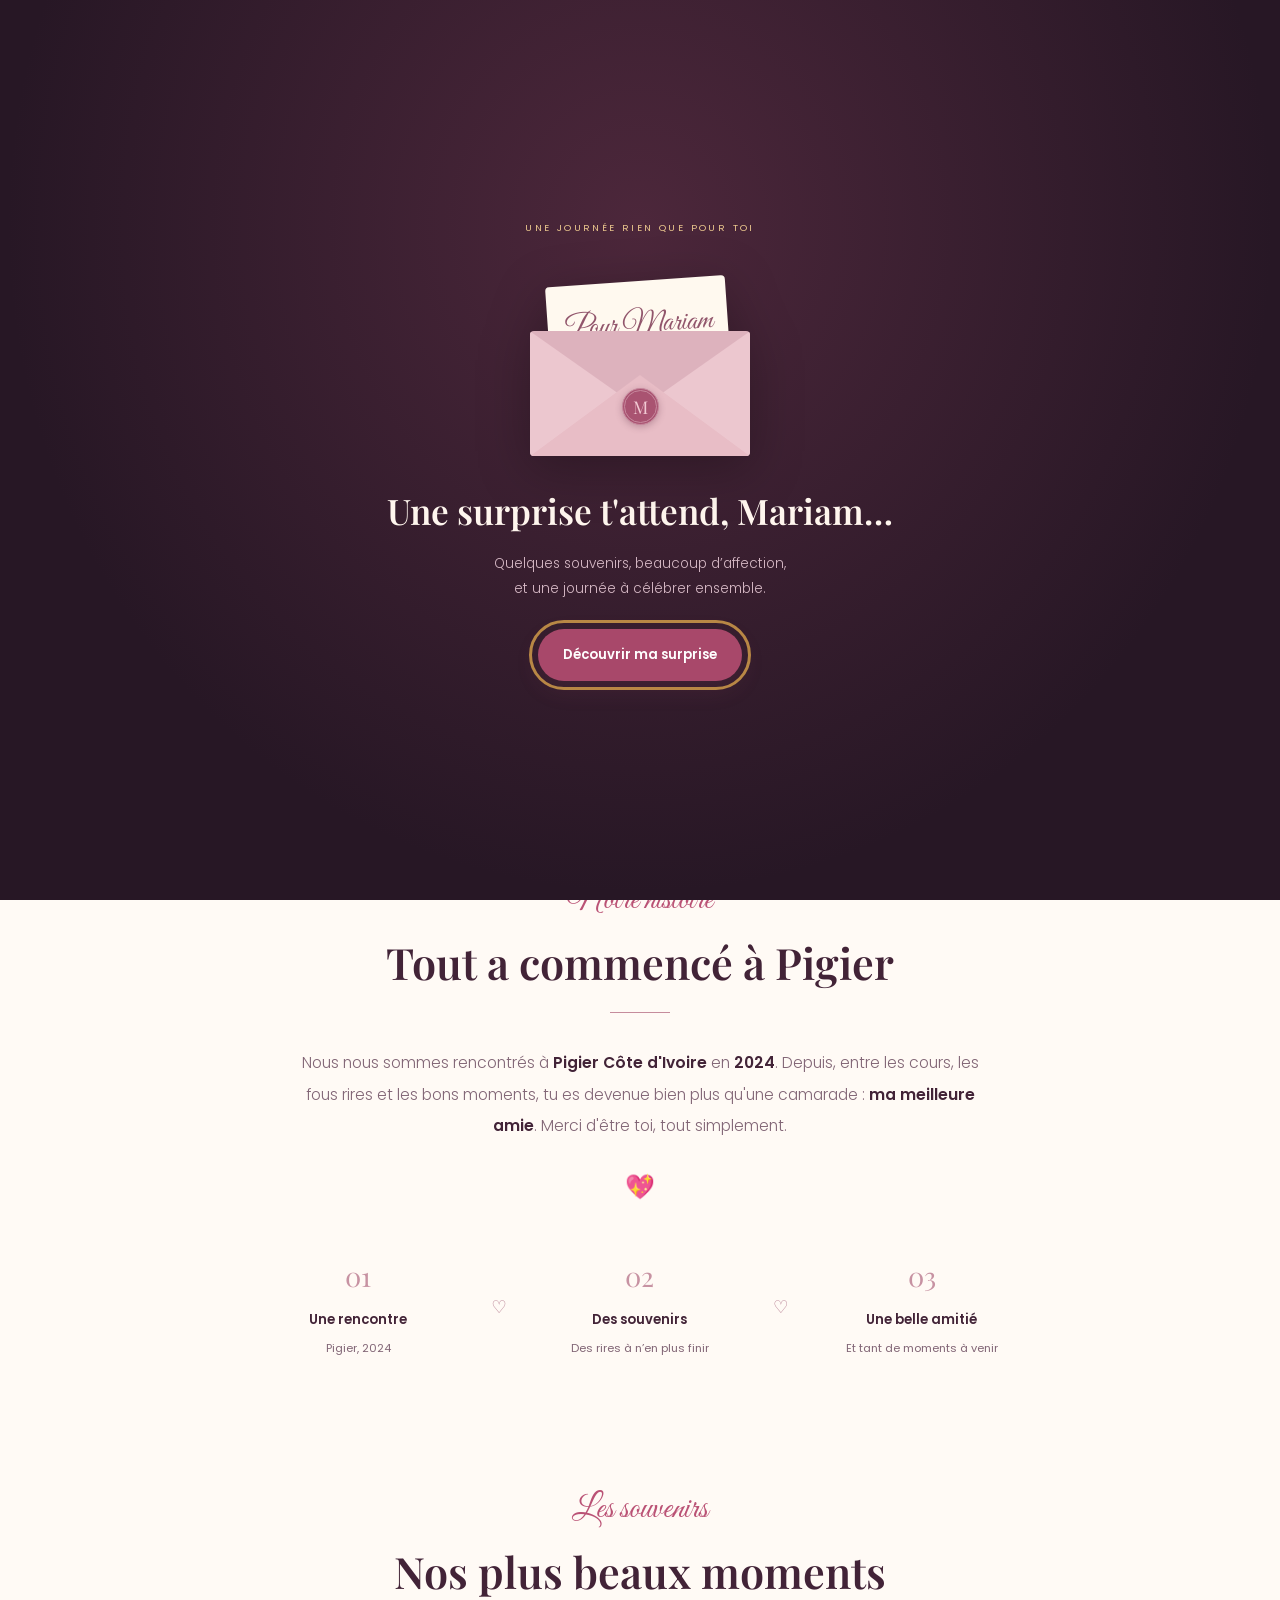
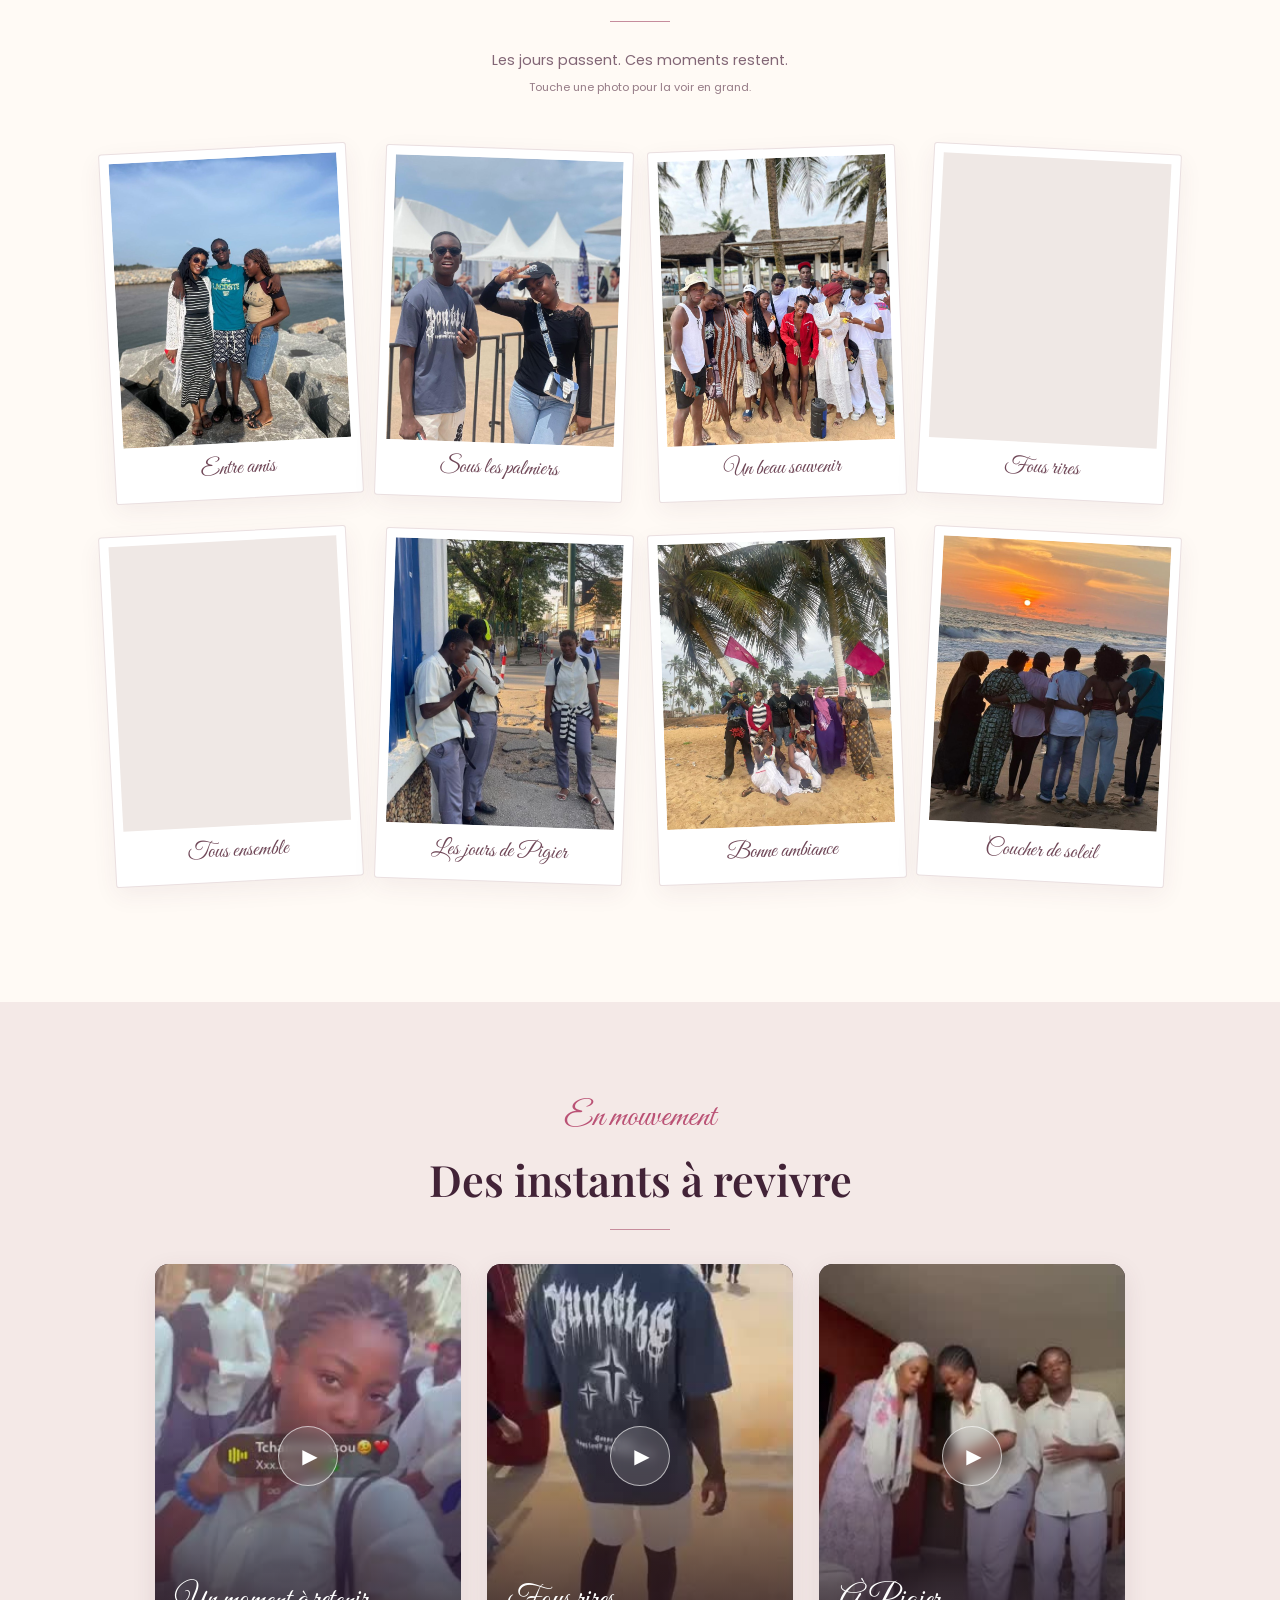
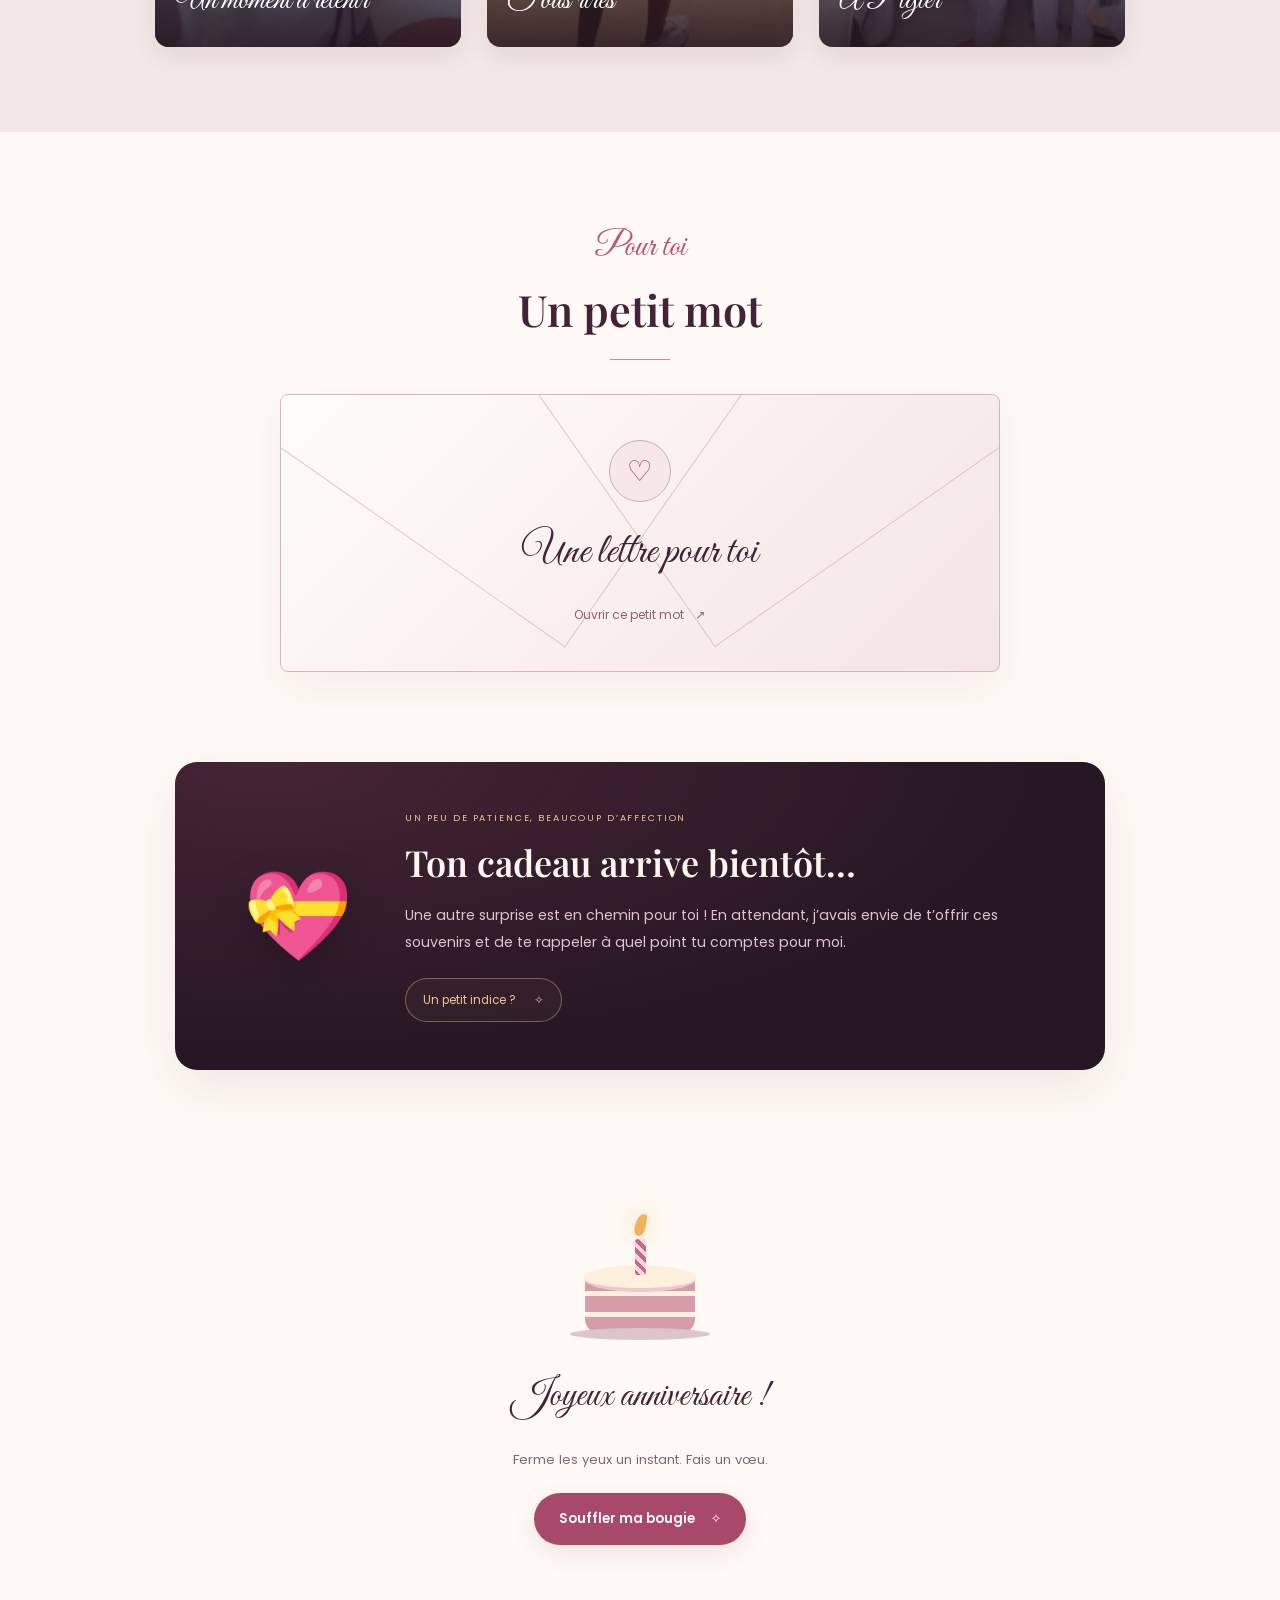
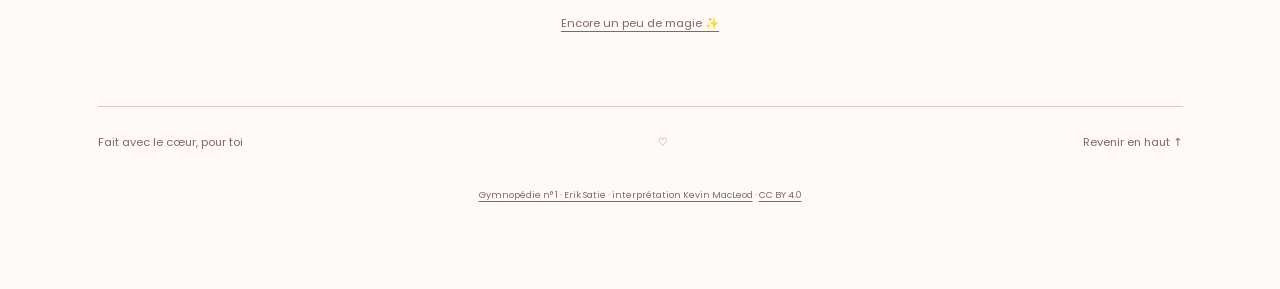
==== commit d07d2478: "Add gentle piano soundtrack with video-aware playback" ====
--- a/index.html
+++ b/index.html
@@ -10,7 +10,7 @@
 <title>Joyeux anniversaire Mariko Mariam 🎂</title>
 <link rel="preconnect" href="https://fonts.googleapis.com">
 <link href="https://fonts.googleapis.com/css2?family=Great+Vibes&family=Playfair+Display:ital,wght@0,600;1,500&family=Poppins:wght@300;400;600&display=swap" rel="stylesheet">
-<link rel="stylesheet" href="styles.css?v=2">
+<link rel="stylesheet" href="styles.css?v=3">
 </head>
 <body>
 <a class="skip-link" href="#histoire-section">Aller aux souvenirs</a>
@@ -31,7 +31,7 @@
   </div>
 </div>
 
-<button id="musique" title="Musique" aria-label="Activer ou arrêter la musique">🎵</button>
+<button id="musique" class="music-control" type="button" hidden aria-label="Activer la musique" aria-pressed="false"><span class="music-bars" aria-hidden="true"><i></i><i></i><i></i><i></i></span><span id="music-label">Piano doux</span></button>
 <nav class="site-nav" aria-label="Navigation principale"><a class="brand" href="#accueil">Pour Mariam <span>♡</span></a><div><a href="#souvenirs">Souvenirs</a><a href="#message">Petit mot</a><a href="#cadeau">La surprise <span>✧</span></a></div></nav>
 <main id="main-content">
 
@@ -58,7 +58,7 @@
 
 <section id="message">
   <div class="titre reveal" data-a="up"><span class="script">Pour toi</span><h2>Un petit mot</h2><i></i></div>
-  <div class="letter-wrap reveal" data-a="up"><button class="letter-open" id="ouvrir-lettre" aria-expanded="false" aria-controls="lettre"><span class="letter-icon" aria-hidden="true">♡</span><span class="script">Une lettre pour toi</span><span class="letter-prompt">Ouvrir le petit mot de Hounas <span aria-hidden="true">↗</span></span></button><div class="lettre" id="lettre" hidden></div></div>
+  <div class="letter-wrap reveal" data-a="up"><button class="letter-open" id="ouvrir-lettre" aria-expanded="false" aria-controls="lettre"><span class="letter-icon" aria-hidden="true">♡</span><span class="script">Une lettre pour toi</span><span class="letter-prompt">Ouvrir ce petit mot <span aria-hidden="true">↗</span></span></button><div class="lettre" id="lettre" hidden></div></div>
 </section>
 
 <section id="cadeau" class="gift-section"><div class="gift-note reveal" data-a="up"><div class="gift-illustration" aria-hidden="true">💝</div><div><span class="eyebrow">UN PEU DE PATIENCE, BEAUCOUP D’AFFECTION</span><h2>Ton cadeau arrive bientôt…</h2><p>Une autre surprise est en chemin pour toi ! En attendant, j’avais envie de t’offrir ces souvenirs et de te rappeler à quel point tu comptes pour moi.</p><button class="gift-tag" id="indice" aria-expanded="false" aria-controls="gift-secret">Un petit indice ? <span aria-hidden="true">✧</span></button><p class="gift-secret" id="gift-secret" hidden>Le plus important, c’est qu’il est pour toi. Le reste… je garde encore un peu la surprise ! ♡</p></div></div></section>
@@ -69,7 +69,7 @@
 </div>
 
 </main>
-<footer class="site-footer">Fait avec le cœur, par Hounas <span aria-hidden="true">♡</span><a href="#accueil">Revenir en haut ↑</a></footer>
+<footer class="site-footer">Fait avec le cœur, pour toi <span aria-hidden="true">♡</span><a href="#accueil">Revenir en haut ↑</a></footer><div class="music-credit"><a href="https://incompetech.com/music/royalty-free/index.html?Search=Search&amp;isrc=USUAN1100787" target="_blank" rel="noopener noreferrer">Gymnopédie n° 1 · Erik Satie · interprétation Kevin MacLeod</a><span> · </span><a href="https://creativecommons.org/licenses/by/4.0/" target="_blank" rel="noopener noreferrer">CC BY 4.0</a></div>
 <noscript><style>#intro{display:none!important}.reveal{opacity:1;transform:none}</style><p class="noscript-note">Active JavaScript pour découvrir l’album et les vidéos de Mariam.</p></noscript>
 <!-- Lightbox / lecteur -->
 <div class="modal" id="modal" role="dialog" aria-modal="true" aria-label="Nos souvenirs" tabindex="-1">
@@ -80,6 +80,6 @@
   <div class="cp" id="cp" aria-live="polite"></div><span class="photo-counter" id="photo-counter"></span>
 </div>
 
-<script src="app.js?v=2" defer></script>
+<script src="app.js?v=3" defer></script>
 </body>
 </html>
--- a/styles.css
+++ b/styles.css
@@ -29,3 +29,9 @@
 @media(max-width:760px){.hero-album{height:425px}}
 @media(max-width:480px){.hero-album{height:360px}}
 @media(max-width:350px){.hero-album{height:325px}}
+/* Une bande sonore discrète, toujours contrôlable. */
+#musique.music-control{display:flex;align-items:center;gap:11px;width:auto;height:44px;right:18px;bottom:max(18px,env(safe-area-inset-bottom));padding:0 16px;border:1px solid #f0d3dc55;border-radius:999px;background:#422337f2;color:#fff7f1;box-shadow:0 5px 22px #27172525;font-size:.66rem;backdrop-filter:blur(8px)}
+#musique:disabled{opacity:.75;cursor:default}.music-bars{display:flex;align-items:center;gap:3px;height:18px}.music-bars i{display:block;width:2px;height:5px;border-radius:2px;background:#eac68d}.music-bars i:nth-child(2){height:13px}.music-bars i:nth-child(3){height:9px}.music-bars i:nth-child(4){height:15px}.playing .music-bars i{animation:music-wave 1.1s ease-in-out infinite alternate}.playing .music-bars i:nth-child(2){animation-delay:-.4s}.playing .music-bars i:nth-child(3){animation-delay:-.7s}.playing .music-bars i:nth-child(4){animation-delay:-.2s}@keyframes music-wave{to{height:4px}}
+.music-credit{max-width:1085px;margin:0 auto;padding:0 0 85px;text-align:center;font-size:.57rem;line-height:1.8;color:#826676}.music-credit a{text-decoration:underline;text-underline-offset:3px}.music-credit a:hover{color:#a8486a}
+@media(max-width:480px){#musique.music-control{right:12px;bottom:max(12px,env(safe-area-inset-bottom));padding:0 13px;font-size:.62rem}.music-credit{padding:0 22px 85px;font-size:.52rem}}
+@media(prefers-reduced-motion:reduce){.playing .music-bars i{animation:none}}
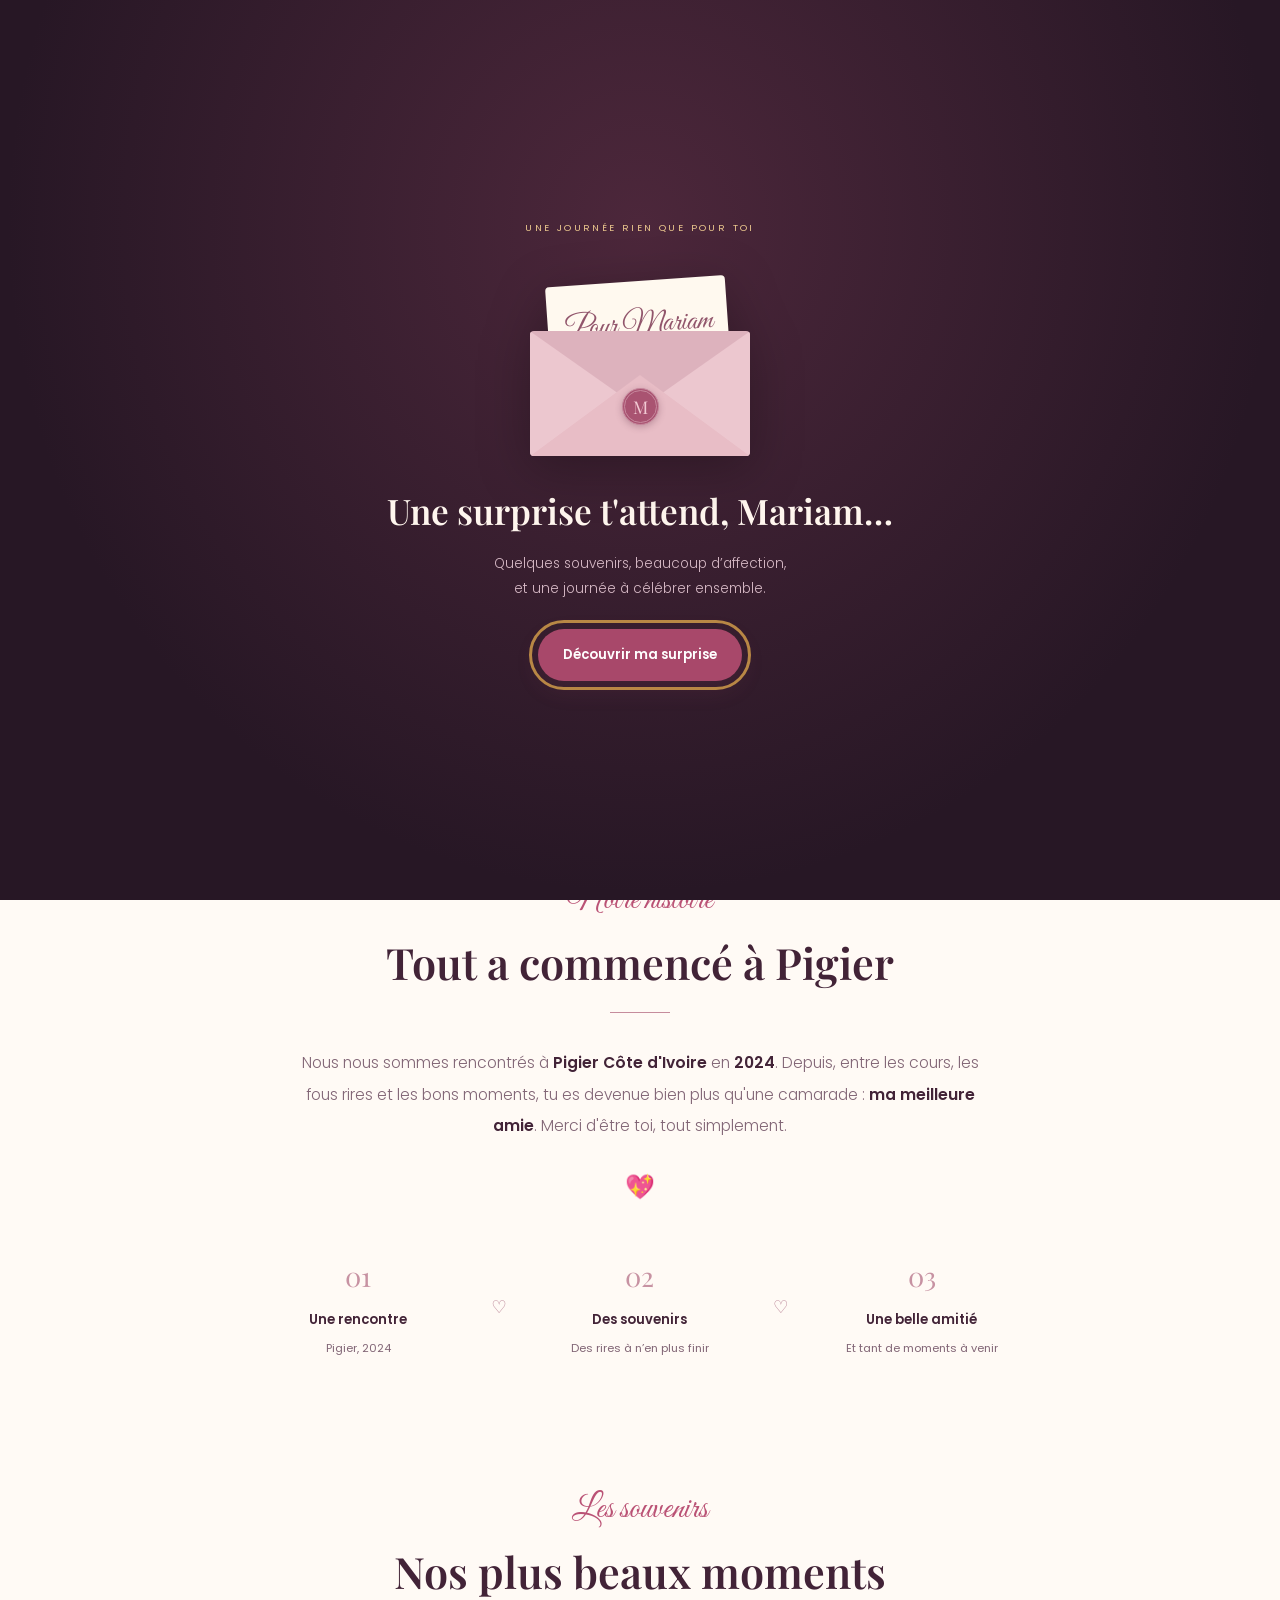
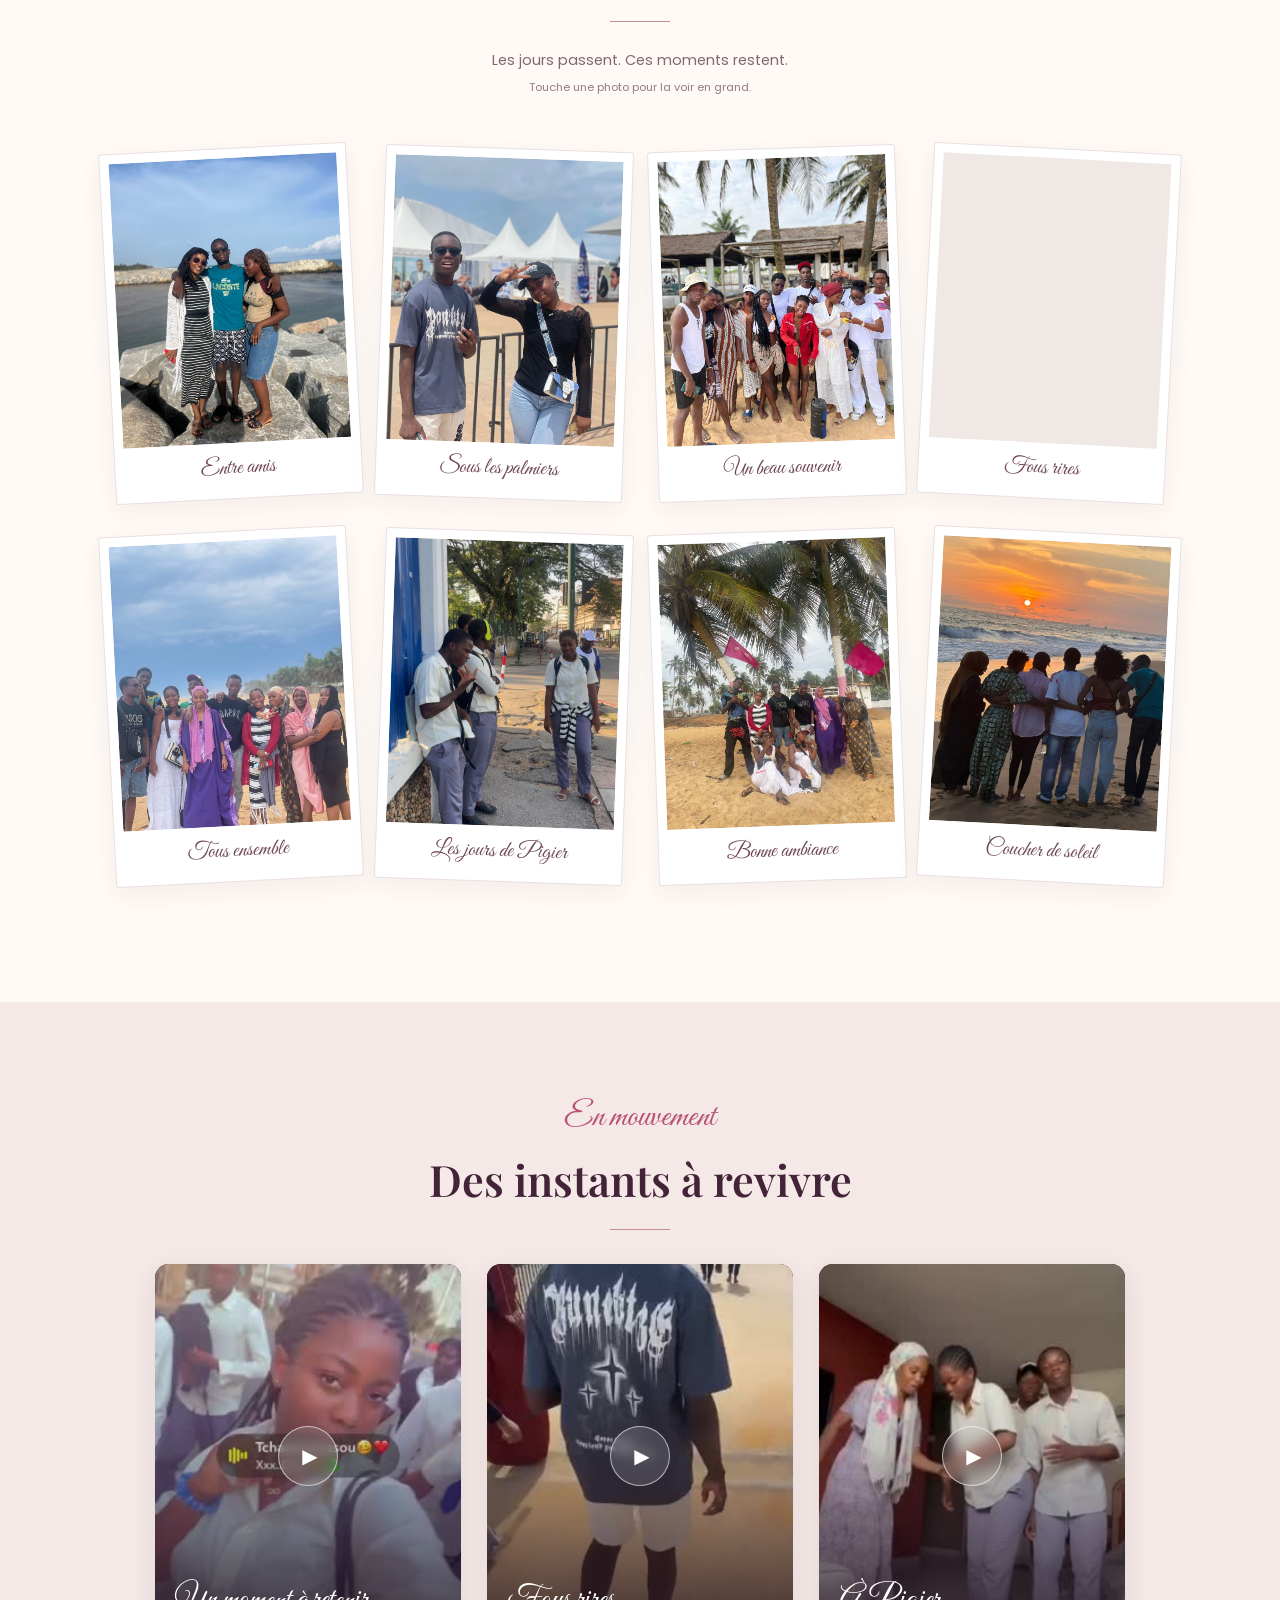
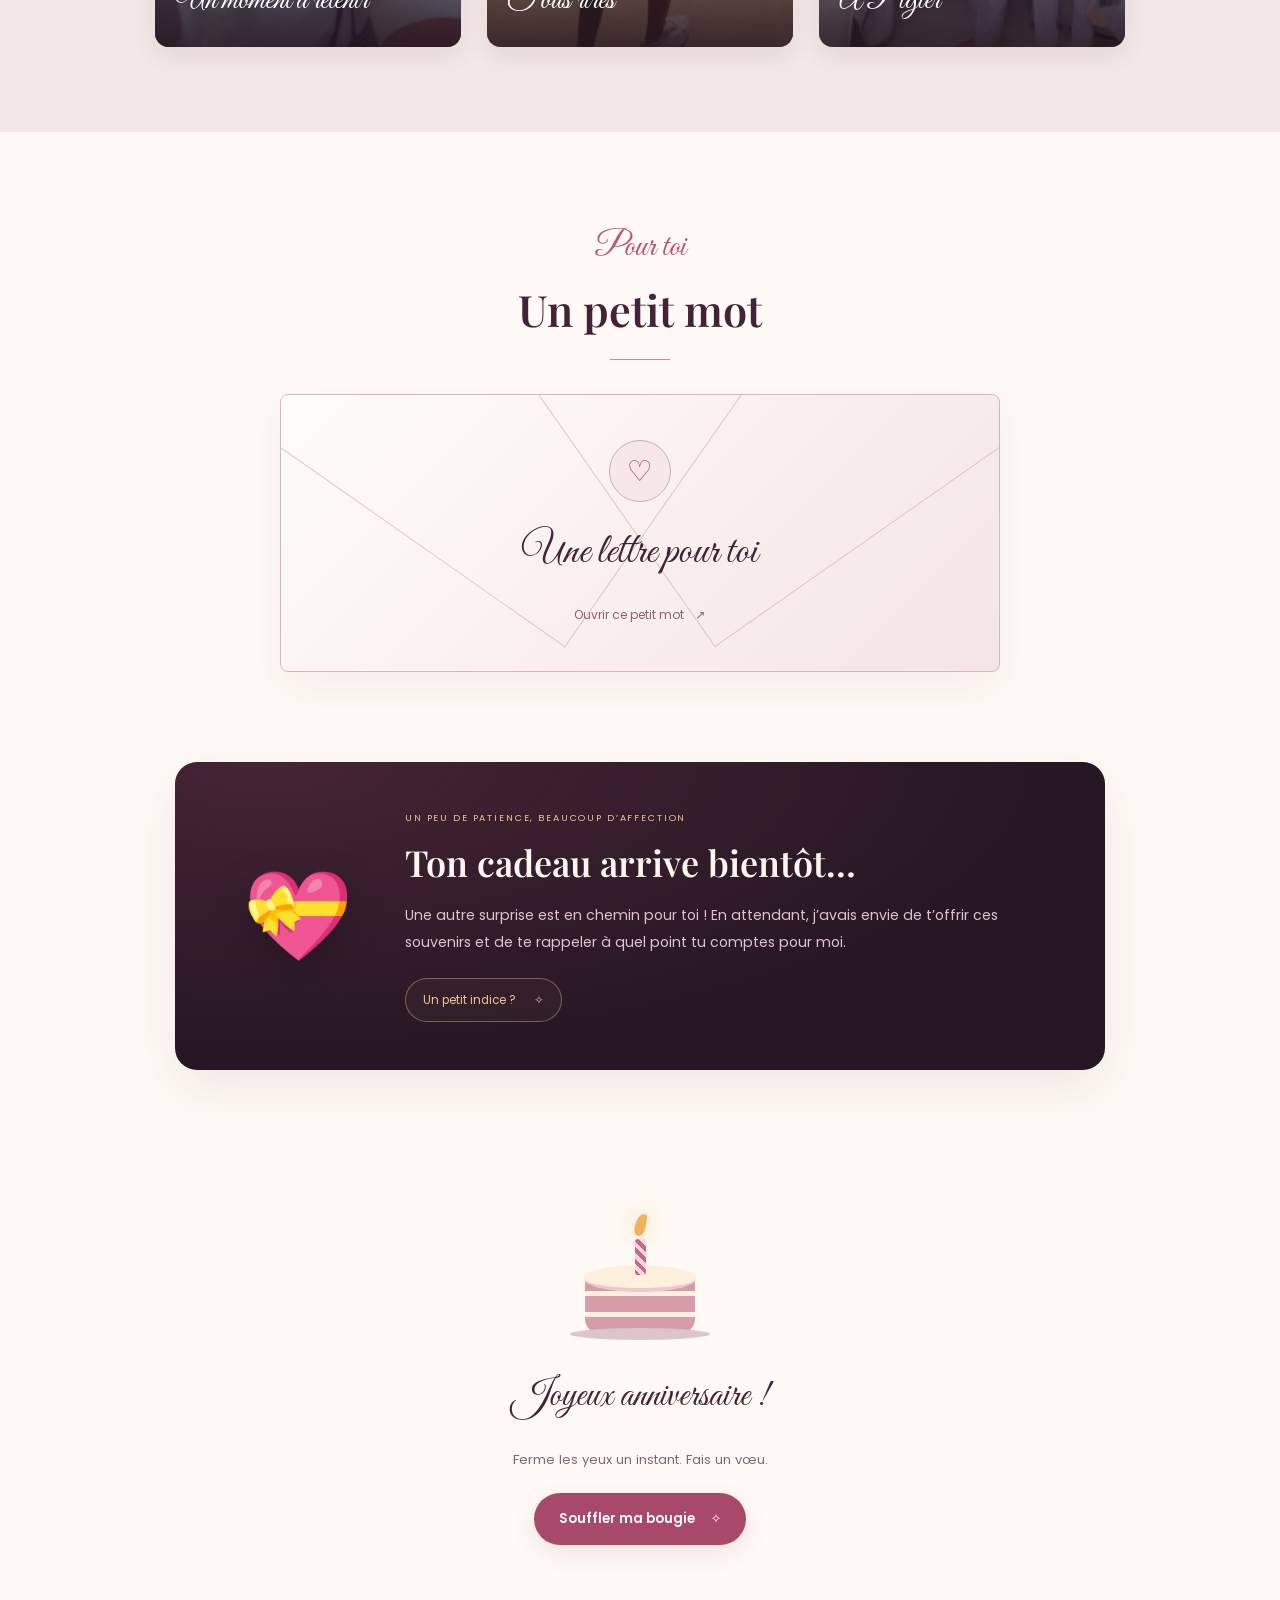
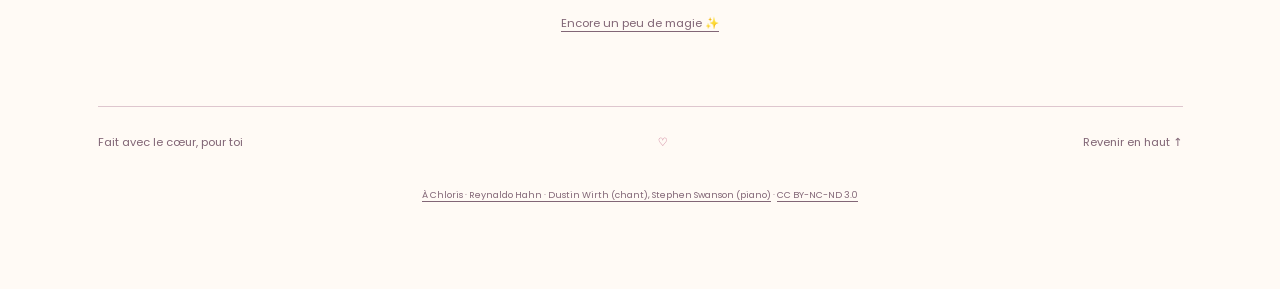
==== commit d380c702: "Use classical vocals and neutral portfolio link metadata" ====
--- a/index.html
+++ b/index.html
@@ -4,13 +4,16 @@
 <meta charset="utf-8">
 <meta name="viewport" content="width=device-width, initial-scale=1">
 <meta name="theme-color" content="#211029">
-<meta name="description" content="Un album de souvenirs et une petite surprise, préparés avec affection pour l’anniversaire de Mariam.">
+<meta name="description" content="Un espace personnel à découvrir.">
+<meta property="og:title" content="Portfolio v2">
+<meta property="og:description" content="Un espace personnel à découvrir.">
+<meta property="og:type" content="website">
 <meta name="robots" content="noindex, nofollow">
 <link rel="icon" href="favicon.svg" type="image/svg+xml">
-<title>Joyeux anniversaire Mariko Mariam 🎂</title>
+<title>Portfolio v2</title>
 <link rel="preconnect" href="https://fonts.googleapis.com">
 <link href="https://fonts.googleapis.com/css2?family=Great+Vibes&family=Playfair+Display:ital,wght@0,600;1,500&family=Poppins:wght@300;400;600&display=swap" rel="stylesheet">
-<link rel="stylesheet" href="styles.css?v=3">
+<link rel="stylesheet" href="styles.css?v=4">
 </head>
 <body>
 <a class="skip-link" href="#histoire-section">Aller aux souvenirs</a>
@@ -31,7 +34,7 @@
   </div>
 </div>
 
-<button id="musique" class="music-control" type="button" hidden aria-label="Activer la musique" aria-pressed="false"><span class="music-bars" aria-hidden="true"><i></i><i></i><i></i><i></i></span><span id="music-label">Piano doux</span></button>
+<button id="musique" class="music-control" type="button" hidden aria-label="Activer la musique" aria-pressed="false"><span class="music-bars" aria-hidden="true"><i></i><i></i><i></i><i></i></span><span id="music-label">Chant doux</span></button>
 <nav class="site-nav" aria-label="Navigation principale"><a class="brand" href="#accueil">Pour Mariam <span>♡</span></a><div><a href="#souvenirs">Souvenirs</a><a href="#message">Petit mot</a><a href="#cadeau">La surprise <span>✧</span></a></div></nav>
 <main id="main-content">
 
@@ -69,7 +72,7 @@
 </div>
 
 </main>
-<footer class="site-footer">Fait avec le cœur, pour toi <span aria-hidden="true">♡</span><a href="#accueil">Revenir en haut ↑</a></footer><div class="music-credit"><a href="https://incompetech.com/music/royalty-free/index.html?Search=Search&amp;isrc=USUAN1100787" target="_blank" rel="noopener noreferrer">Gymnopédie n° 1 · Erik Satie · interprétation Kevin MacLeod</a><span> · </span><a href="https://creativecommons.org/licenses/by/4.0/" target="_blank" rel="noopener noreferrer">CC BY 4.0</a></div>
+<footer class="site-footer">Fait avec le cœur, pour toi <span aria-hidden="true">♡</span><a href="#accueil">Revenir en haut ↑</a></footer><div class="music-credit"><a href="https://imslp.org/wiki/%C3%80_Chloris_(Hahn,_Reynaldo)" target="_blank" rel="noopener noreferrer">À Chloris · Reynaldo Hahn · Dustin Wirth (chant), Stephen Swanson (piano)</a><span> · </span><a href="https://creativecommons.org/licenses/by-nc-nd/3.0/" target="_blank" rel="noopener noreferrer">CC BY-NC-ND 3.0</a></div>
 <noscript><style>#intro{display:none!important}.reveal{opacity:1;transform:none}</style><p class="noscript-note">Active JavaScript pour découvrir l’album et les vidéos de Mariam.</p></noscript>
 <!-- Lightbox / lecteur -->
 <div class="modal" id="modal" role="dialog" aria-modal="true" aria-label="Nos souvenirs" tabindex="-1">
@@ -80,6 +83,6 @@
   <div class="cp" id="cp" aria-live="polite"></div><span class="photo-counter" id="photo-counter"></span>
 </div>
 
-<script src="app.js?v=3" defer></script>
+<script src="app.js?v=4" defer></script>
 </body>
 </html>
